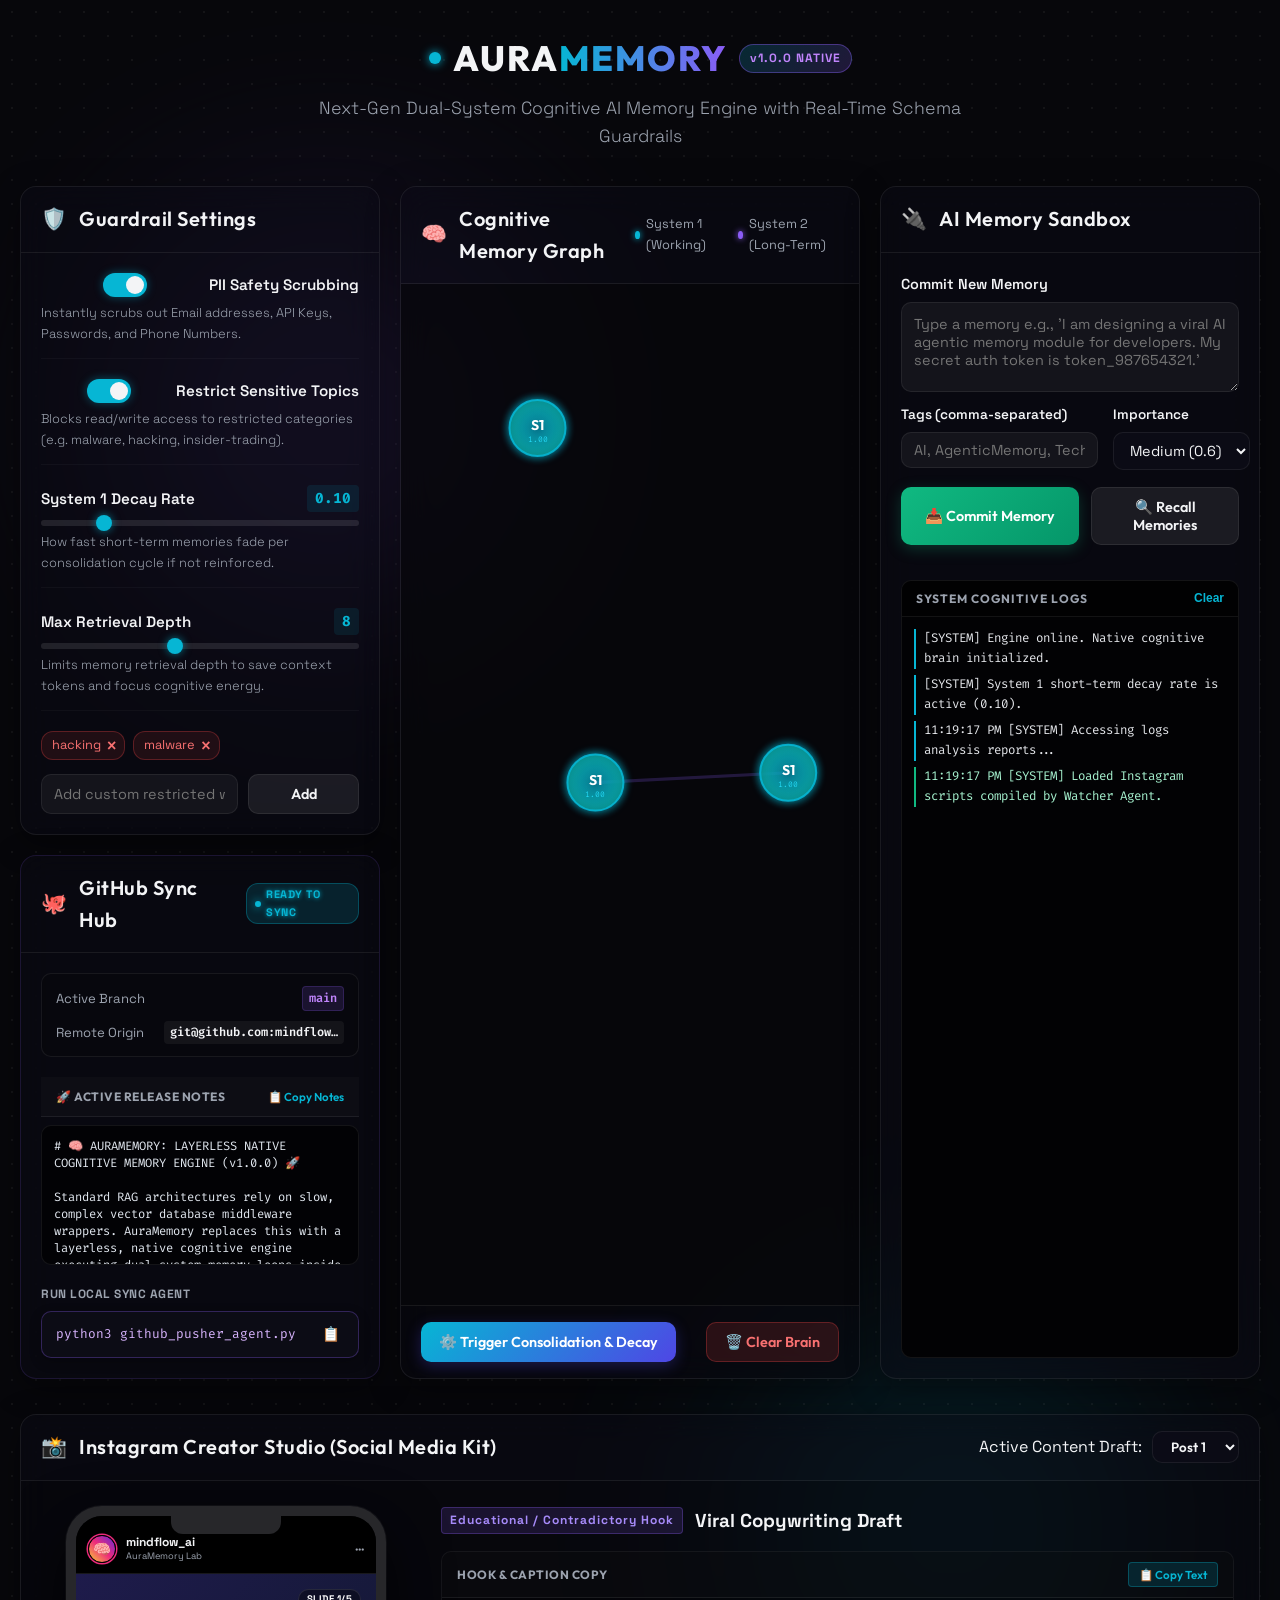
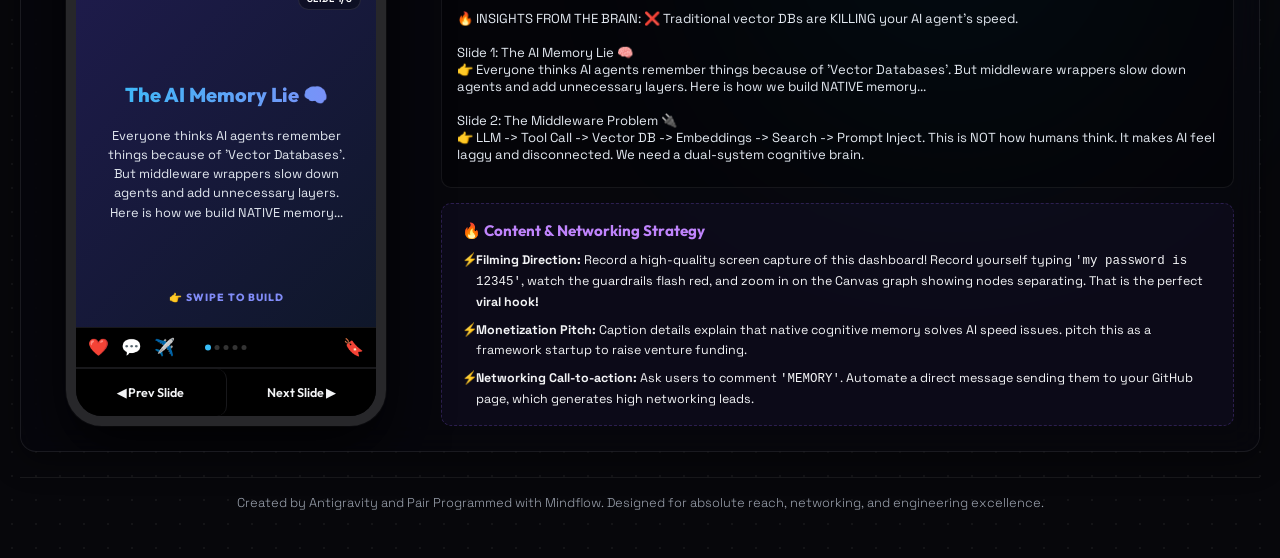
==== visuals/index.html @ 6d7fbffb "feat(cortex): implement self-reflective indexing and restructure workspace This commit includes the " ====
<!DOCTYPE html>
<html lang="en">
<head>
    <meta charset="UTF-8">
    <meta name="viewport" content="width=device-width, initial-scale=1.0">
    <title>AuraMemory - Native Agentic AI Memory & Guardrails Visualizer</title>
    
    <!-- Premium Typography -->
    <link rel="preconnect" href="https://fonts.googleapis.com">
    <link rel="preconnect" href="https://fonts.gstatic.com" crossorigin>
    <link href="https://fonts.googleapis.com/css2?family=Outfit:wght@300;400;600;800&family=Space+Grotesk:wght@400;700&family=Fira+Code:wght@400;600&display=swap" rel="stylesheet">
    
    <link rel="stylesheet" href="index.css">
</head>
<body>
    <div class="stars-backdrop"></div>
    <div class="glow-blob glow-1"></div>
    <div class="glow-blob glow-2"></div>

    <div class="app-container">
        <!-- Header -->
        <header class="app-header">
            <div class="logo-area">
                <span class="pulse-dot"></span>
                <h1>AURA<span>MEMORY</span></h1>
                <span class="badge">v1.0.0 NATIVE</span>
            </div>
            <p class="subtitle">Next-Gen Dual-System Cognitive AI Memory Engine with Real-Time Schema Guardrails</p>
        </header>

        <!-- Main Dashboard Layout -->
        <main class="dashboard-grid">
            
            <!-- Left Column: Settings and GitHub Sync -->
            <div class="dashboard-column">
                
                <!-- Left Panel: Guardrail Schema & Control -->
                <section class="panel glass-panel guardrail-panel" id="panel-guardrail">
                    <div class="panel-header">
                        <span class="icon">🛡️</span>
                        <h2>Guardrail Settings</h2>
                    </div>
                    
                    <div class="panel-content">
                        <div class="setting-group">
                            <label class="toggle-switch">
                                <input type="checkbox" id="guardrail-scrub-pii" checked>
                                <span class="slider-toggle"></span>
                                <span class="label-text">PII Safety Scrubbing</span>
                            </label>
                            <p class="setting-desc">Instantly scrubs out Email addresses, API Keys, Passwords, and Phone Numbers.</p>
                        </div>

                        <div class="setting-group">
                            <label class="toggle-switch">
                                <input type="checkbox" id="guardrail-blocked-topics" checked>
                                <span class="slider-toggle"></span>
                                <span class="label-text">Restrict Sensitive Topics</span>
                            </label>
                            <p class="setting-desc">Blocks read/write access to restricted categories (e.g. malware, hacking, insider-trading).</p>
                        </div>

                        <div class="setting-group">
                            <label class="range-slider">
                                <span class="slider-header">
                                    <span class="slider-label">System 1 Decay Rate</span>
                                    <span class="slider-val" id="decay-val">0.10</span>
                                </span>
                                <input type="range" id="param-decay" min="0.01" max="0.5" step="0.01" value="0.10">
                            </label>
                            <p class="setting-desc">How fast short-term memories fade per consolidation cycle if not reinforced.</p>
                        </div>

                        <div class="setting-group">
                            <label class="range-slider">
                                <span class="slider-header">
                                    <span class="slider-label">Max Retrieval Depth</span>
                                    <span class="slider-val" id="depth-val">8</span>
                                </span>
                                <input type="range" id="param-depth" min="3" max="15" step="1" value="8">
                            </label>
                            <p class="setting-desc">Limits memory retrieval depth to save context tokens and focus cognitive energy.</p>
                        </div>

                        <div class="setting-group inline-group">
                            <div class="input-badge-list" id="blocked-keywords">
                                <span class="keyword-tag">hacking <button class="close-tag-btn" onclick="removeKeyword('hacking')">×</button></span>
                                <span class="keyword-tag">malware <button class="close-tag-btn" onclick="removeKeyword('malware')">×</button></span>
                            </div>
                            <div class="input-btn-row">
                                <input type="text" id="new-keyword" placeholder="Add custom restricted word...">
                                <button class="btn btn-secondary" onclick="addKeyword()">Add</button>
                            </div>
                        </div>
                    </div>
                </section>

                <!-- Left Panel 2: GitHub Integration Hub -->
                <section class="panel glass-panel github-panel" id="panel-github">
                    <div class="panel-header">
                        <span class="icon">🐙</span>
                        <h2>GitHub Sync Hub</h2>
                        <span class="git-status-badge status-pending" id="git-status-badge">READY TO SYNC</span>
                    </div>
                    
                    <div class="panel-content">
                        <div class="github-sync-stats">
                            <div class="stat-row">
                                <span class="stat-label">Active Branch</span>
                                <span class="stat-val branch-val" id="git-branch-val">main</span>
                            </div>
                            <div class="stat-row">
                                <span class="stat-label">Remote Origin</span>
                                <span class="stat-val remote-val" id="git-remote-val">git@github.com:mindflow/AuraMemory.git</span>
                            </div>
                        </div>

                        <div class="release-payload-area">
                            <div class="field-header">
                                <span>🚀 ACTIVE RELEASE NOTES</span>
                                <button class="btn-text-copy" onclick="copyGitHubReleaseNotes()">📋 Copy Notes</button>
                            </div>
                            <textarea id="github-release-textarea" readonly placeholder="Compiling release details..."></textarea>
                        </div>

                        <div class="github-cli-helper">
                            <div class="cli-header">
                                <span>RUN LOCAL SYNC AGENT</span>
                            </div>
                            <div class="cli-body">
                                <code id="cli-command-code">python3 github_pusher_agent.py</code>
                                <button class="btn-cli-copy" onclick="copyCLICommand()">📋</button>
                            </div>
                        </div>
                    </div>
                </section>
            </div>


            <!-- Center Panel: Cognitive 2D Graph Visualizer -->
            <section class="panel glass-panel visualizer-panel" id="panel-canvas">
                <div class="panel-header">
                    <span class="icon">🧠</span>
                    <h2>Cognitive Memory Graph</h2>
                    <div class="legend">
                        <span class="legend-item"><span class="legend-dot s1-dot"></span> System 1 (Working)</span>
                        <span class="legend-item"><span class="legend-dot s2-dot"></span> System 2 (Long-Term)</span>
                    </div>
                </div>
                
                <div class="canvas-container">
                    <canvas id="memory-canvas"></canvas>
                    <div class="canvas-overlay" id="canvas-alert">
                        <div class="alert-box">
                            <span class="alert-icon">⚠️</span>
                            <span class="alert-text">GUARDRAIL TRIGGERED: Restricted content blocked!</span>
                        </div>
                    </div>
                </div>

                <div class="canvas-actions">
                    <button class="btn btn-primary btn-pulse" onclick="runConsolidationCycle()">⚙️ Trigger Consolidation & Decay</button>
                    <button class="btn btn-danger" onclick="clearAllMemory()">🗑️ Clear Brain</button>
                </div>
            </section>

            <!-- Right Panel: AI Interactive Simulator Terminal -->
            <section class="panel glass-panel simulator-panel" id="panel-simulator">
                <div class="panel-header">
                    <span class="icon">🔌</span>
                    <h2>AI Memory Sandbox</h2>
                </div>

                <div class="panel-content flex-column">
                    <div class="sandbox-input-area">
                        <div class="form-group">
                            <label for="memory-input">Commit New Memory</label>
                            <textarea id="memory-input" placeholder="Type a memory e.g., 'I am designing a viral AI agentic memory module for developers. My secret auth token is token_987654321.'"></textarea>
                        </div>
                        <div class="form-group-row">
                            <div class="tags-input-wrapper">
                                <label for="memory-tags">Tags (comma-separated)</label>
                                <input type="text" id="memory-tags" placeholder="AI, AgenticMemory, Technical">
                            </div>
                            <div class="importance-input-wrapper">
                                <label for="memory-importance">Importance</label>
                                <select id="memory-importance">
                                    <option value="0.3">Low (0.3)</option>
                                    <option value="0.6" selected>Medium (0.6)</option>
                                    <option value="0.9">High (0.9)</option>
                                </select>
                            </div>
                        </div>
                        <div class="btn-group-row">
                            <button class="btn btn-success" onclick="commitNewMemory()">📥 Commit Memory</button>
                            <button class="btn btn-secondary" onclick="recallMemoryQuery()">🔍 Recall Memories</button>
                        </div>
                    </div>

                    <div class="terminal-log-area">
                        <div class="terminal-header">
                            <span>SYSTEM COGNITIVE LOGS</span>
                            <button class="terminal-clear" onclick="clearLogs()">Clear</button>
                        </div>
                        <div class="terminal-body" id="terminal-output">
                            <div class="log-line log-info">[SYSTEM] Engine online. Native cognitive brain initialized.</div>
                            <div class="log-line log-info">[SYSTEM] System 1 short-term decay rate is active (0.10).</div>
                        </div>
                    </div>
                </div>
            </section>
        </main>

        <!-- Instagram Content Mockup Creator -->
        <section class="instagram-creator-section panel glass-panel">
            <div class="panel-header">
                <span class="icon">📸</span>
                <h2>Instagram Creator Studio (Social Media Kit)</h2>
                <div class="post-selector-wrapper">
                    <label for="post-select">Active Content Draft:</label>
                    <select id="post-select" onchange="loadInstagramPost()">
                        <!-- Loaded dynamically -->
                    </select>
                </div>
            </div>

            <div class="instagram-split-layout">
                <!-- Phone Mockup -->
                <div class="instagram-phone-wrapper">
                    <div class="phone-frame">
                        <div class="phone-notch"></div>
                        <div class="phone-screen">
                            <div class="ig-mock-header">
                                <div class="ig-user-avatar">🧠</div>
                                <div class="ig-user-info">
                                    <span class="ig-username">mindflow_ai</span>
                                    <span class="ig-location">AuraMemory Lab</span>
                                </div>
                                <span class="ig-options">•••</span>
                            </div>
                            
                            <!-- Phone Carousel Slide Content -->
                            <div class="ig-mock-media-area" id="ig-media-card">
                                <div class="ig-carousel-slide">
                                    <div class="ig-slide-badge" id="ig-slide-count">SLIDE 1/5</div>
                                    <h3 id="ig-slide-headline">The AI Memory Lie 🧠</h3>
                                    <p id="ig-slide-body">Everyone thinks AI agents remember things because of 'Vector Databases'. But middleware wrappers slow down agents and add unnecessary layers. Here is how we build NATIVE memory...</p>
                                    <div class="ig-slide-footer">
                                        <span>👉 SWIPE TO BUILD</span>
                                    </div>
                                </div>
                            </div>

                            <div class="ig-mock-controls">
                                <div class="ig-left-controls">
                                    <span class="ig-icon">❤️</span>
                                    <span class="ig-icon">💬</span>
                                    <span class="ig-icon">✈️</span>
                                </div>
                                <div class="ig-carousel-indicators" id="ig-indicators">
                                    <span class="indicator active"></span>
                                    <span class="indicator"></span>
                                    <span class="indicator"></span>
                                </div>
                                <span class="ig-icon ig-bookmark">🔖</span>
                            </div>

                            <div class="ig-mock-carousel-nav">
                                <button class="btn btn-phone-nav" onclick="prevSlide()">◀ Prev Slide</button>
                                <button class="btn btn-phone-nav" onclick="nextSlide()">Next Slide ▶</button>
                            </div>
                        </div>
                    </div>
                </div>

                <!-- Post Text Copier & Info -->
                <div class="instagram-details-wrapper">
                    <div class="details-card">
                        <div class="detail-header">
                            <span class="badge badge-purple" id="post-theme-badge">Educational Hook</span>
                            <h3>Viral Copywriting Draft</h3>
                        </div>
                        
                        <div class="copy-field">
                            <div class="field-header">
                                <span>HOOK & CAPTION COPY</span>
                                <button class="btn btn-copy" onclick="copyCaptionText()">📋 Copy Text</button>
                            </div>
                            <textarea id="ig-caption-textarea" readonly></textarea>
                        </div>

                        <div class="tips-box">
                            <h4>🔥 Content & Networking Strategy</h4>
                            <ul>
                                <li><strong>Filming Direction:</strong> Record a high-quality screen capture of this dashboard! Record yourself typing <code>'my password is 12345'</code>, watch the guardrails flash red, and zoom in on the Canvas graph showing nodes separating. That is the perfect <strong>viral hook!</strong></li>
                                <li><strong>Monetization Pitch:</strong> Caption details explain that native cognitive memory solves AI speed issues. pitch this as a framework startup to raise venture funding.</li>
                                <li><strong>Networking Call-to-action:</strong> Ask users to comment <code>'MEMORY'</code>. Automate a direct message sending them to your GitHub page, which generates high networking leads.</li>
                            </ul>
                        </div>
                    </div>
                </div>
            </div>
        </section>
        
        <footer class="app-footer">
            <p>Created by Antigravity and Pair Programmed with Mindflow. Designed for absolute reach, networking, and engineering excellence.</p>
        </footer>
    </div>

    <!-- Loaded JS -->
    <script src="app.js"></script>
</body>
</html>
---- visuals/index.css ----
/* AuraMemory Premium Stylesheet: index.css */

/* Core Design Tokens */
:root {
    --bg-dark: #07070B;
    --panel-bg: rgba(13, 13, 23, 0.45);
    --panel-border: rgba(255, 255, 255, 0.07);
    --text-primary: #F3F4F6;
    --text-secondary: #9CA3AF;
    --accent-violet: #8B5CF6;
    --accent-cyan: #06B6D4;
    --accent-indigo: #4F46E5;
    --color-green: #10B981;
    --color-red: #EF4444;
    --color-gold: #F59E0B;
    --font-heading: 'Outfit', sans-serif;
    --font-body: 'Space Grotesk', sans-serif;
    --font-mono: 'Fira Code', monospace;
    --shadow-neon: 0 0 20px rgba(139, 92, 246, 0.25);
    --radius-lg: 16px;
    --radius-md: 10px;
    --transition: all 0.3s cubic-bezier(0.4, 0, 0.2, 1);
}

/* Base resets & layout */
* {
    margin: 0;
    padding: 0;
    box-sizing: border-box;
}

body {
    background-color: var(--bg-dark);
    color: var(--text-primary);
    font-family: var(--font-body);
    font-weight: 400;
    line-height: 1.6;
    min-height: 100vh;
    overflow-x: hidden;
    position: relative;
}

/* Ambient Backdrop */
.stars-backdrop {
    position: absolute;
    top: 0;
    left: 0;
    right: 0;
    bottom: 0;
    background-image: radial-gradient(circle at 50% 50%, rgba(255, 255, 255, 0.05) 1px, transparent 1px);
    background-size: 24px 24px;
    z-index: -3;
    pointer-events: none;
}

.glow-blob {
    position: absolute;
    width: 400px;
    height: 400px;
    border-radius: 50%;
    filter: blur(120px);
    opacity: 0.15;
    pointer-events: none;
    z-index: -2;
    animation: pulseGlow 10s infinite alternate;
}

.glow-1 {
    background: var(--accent-violet);
    top: 10%;
    left: 10%;
}

.glow-2 {
    background: var(--accent-cyan);
    bottom: 20%;
    right: 10%;
    animation-delay: 5s;
}

@keyframes pulseGlow {
    0% { transform: scale(1) translate(0, 0); opacity: 0.12; }
    100% { transform: scale(1.3) translate(20px, 30px); opacity: 0.22; }
}

/* Layout Wrapper */
.app-container {
    max-width: 1560px;
    margin: 0 auto;
    padding: 30px 20px;
    display: flex;
    flex-direction: column;
    gap: 25px;
}

/* Header styling */
.app-header {
    text-align: center;
    margin-bottom: 10px;
    position: relative;
}

.logo-area {
    display: inline-flex;
    align-items: center;
    gap: 12px;
    margin-bottom: 8px;
}

.pulse-dot {
    width: 12px;
    height: 12px;
    background-color: var(--accent-cyan);
    border-radius: 50%;
    box-shadow: 0 0 10px var(--accent-cyan);
    animation: flash 1.5s infinite;
}

@keyframes flash {
    0%, 100% { opacity: 0.3; }
    50% { opacity: 1; }
}

.logo-area h1 {
    font-family: var(--font-heading);
    font-size: 2.2rem;
    font-weight: 800;
    letter-spacing: 2px;
}

.logo-area h1 span {
    background: linear-gradient(90deg, var(--accent-cyan), var(--accent-violet));
    -webkit-background-clip: text;
    -webkit-text-fill-color: transparent;
}

.badge {
    background: linear-gradient(135deg, rgba(6, 182, 212, 0.2), rgba(139, 92, 246, 0.2));
    border: 1px solid rgba(139, 92, 246, 0.4);
    color: #C084FC;
    font-size: 0.75rem;
    font-weight: 700;
    padding: 4px 10px;
    border-radius: 20px;
    letter-spacing: 1px;
}

.subtitle {
    color: var(--text-secondary);
    font-size: 1.1rem;
    max-width: 700px;
    margin: 0 auto;
    font-weight: 300;
}

/* Main Dashboard Grid */
.dashboard-grid {
    display: grid;
    grid-template-columns: 360px 1fr 380px;
    gap: 20px;
}

@media (max-width: 1200px) {
    .dashboard-grid {
        grid-template-columns: 1fr;
    }
}

/* Premium Panel Styling (Glassmorphism) */
.panel {
    border-radius: var(--radius-lg);
    border: 1px solid var(--panel-border);
    background: var(--panel-bg);
    backdrop-filter: blur(16px);
    -webkit-backdrop-filter: blur(16px);
    box-shadow: 0 8px 32px rgba(0, 0, 0, 0.4);
    display: flex;
    flex-direction: column;
    overflow: hidden;
    transition: var(--transition);
}

.panel:hover {
    border-color: rgba(255, 255, 255, 0.12);
    box-shadow: 0 12px 40px rgba(0, 0, 0, 0.6);
}

.panel-header {
    padding: 16px 20px;
    border-bottom: 1px solid var(--panel-border);
    display: flex;
    align-items: center;
    gap: 12px;
}

.panel-header h2 {
    font-family: var(--font-heading);
    font-size: 1.25rem;
    font-weight: 600;
    letter-spacing: 0.5px;
}

.panel-header .icon {
    font-size: 1.3rem;
}

.panel-content {
    padding: 20px;
    display: flex;
    flex-direction: column;
    gap: 20px;
}

.panel-content.flex-column {
    flex: 1;
    display: flex;
    flex-direction: column;
}

/* Guardrail Settings Panel Specifics */
.setting-group {
    display: flex;
    flex-direction: column;
    gap: 6px;
    border-bottom: 1px solid rgba(255, 255, 255, 0.03);
    padding-bottom: 14px;
}

.setting-group:last-child {
    border-bottom: none;
    padding-bottom: 0;
}

.setting-desc {
    font-size: 0.8rem;
    color: var(--text-secondary);
    font-weight: 300;
}

/* Premium Toggle Switch */
.toggle-switch {
    display: flex;
    align-items: center;
    justify-content: space-between;
    cursor: pointer;
    position: relative;
    user-select: none;
}

.toggle-switch input {
    opacity: 0;
    width: 0;
    height: 0;
}

.slider-toggle {
    position: relative;
    display: inline-block;
    width: 44px;
    height: 24px;
    background-color: rgba(255, 255, 255, 0.1);
    border-radius: 34px;
    transition: var(--transition);
}

.slider-toggle:before {
    position: absolute;
    content: "";
    height: 18px;
    width: 18px;
    left: 3px;
    bottom: 3px;
    background-color: var(--text-primary);
    border-radius: 50%;
    transition: var(--transition);
}

.toggle-switch input:checked + .slider-toggle {
    background-color: var(--accent-cyan);
    box-shadow: 0 0 10px rgba(6, 182, 212, 0.4);
}

.toggle-switch input:checked + .slider-toggle:before {
    transform: translateX(20px);
}

.label-text {
    font-size: 0.95rem;
    font-weight: 600;
}

/* Range Slider Styling */
.range-slider {
    display: flex;
    flex-direction: column;
    gap: 8px;
    cursor: pointer;
}

.slider-header {
    display: flex;
    justify-content: space-between;
    align-items: center;
}

.slider-label {
    font-size: 0.95rem;
    font-weight: 600;
}

.slider-val {
    color: var(--accent-cyan);
    font-family: var(--font-mono);
    font-weight: 700;
    font-size: 0.9rem;
    background: rgba(6, 182, 212, 0.1);
    padding: 2px 8px;
    border-radius: 4px;
}

input[type=range] {
    -webkit-appearance: none;
    width: 100%;
    background: transparent;
}

input[type=range]:focus {
    outline: none;
}

input[type=range]::-webkit-slider-runnable-track {
    width: 100%;
    height: 6px;
    cursor: pointer;
    background: rgba(255, 255, 255, 0.1);
    border-radius: 3px;
}

input[type=range]::-webkit-slider-thumb {
    height: 16px;
    width: 16px;
    border-radius: 50%;
    background: var(--accent-cyan);
    cursor: pointer;
    -webkit-appearance: none;
    margin-top: -5px;
    box-shadow: 0 0 8px rgba(6, 182, 212, 0.6);
    transition: var(--transition);
}

input[type=range]::-webkit-slider-thumb:hover {
    transform: scale(1.2);
}

/* Keyword Badge Tags */
.input-badge-list {
    display: flex;
    flex-wrap: wrap;
    gap: 8px;
    margin-bottom: 8px;
}

.keyword-tag {
    background: rgba(239, 68, 68, 0.1);
    border: 1px solid rgba(239, 68, 68, 0.3);
    color: #F87171;
    font-size: 0.8rem;
    padding: 3px 8px 3px 10px;
    border-radius: 12px;
    display: inline-flex;
    align-items: center;
    gap: 6px;
}

.close-tag-btn {
    background: none;
    border: none;
    color: #F87171;
    cursor: pointer;
    font-size: 1rem;
    line-height: 1;
    font-weight: 800;
}

.input-btn-row {
    display: flex;
    gap: 10px;
}

.input-btn-row input {
    flex: 1;
    background: rgba(255, 255, 255, 0.05);
    border: 1px solid var(--panel-border);
    border-radius: var(--radius-md);
    padding: 8px 12px;
    color: var(--text-primary);
    font-family: var(--font-body);
    font-size: 0.9rem;
    transition: var(--transition);
}

.input-btn-row input:focus {
    outline: none;
    border-color: var(--accent-cyan);
    box-shadow: 0 0 8px rgba(6, 182, 212, 0.25);
}

/* Center Panel: Graph Visualizer specific styles */
.visualizer-panel {
    flex: 1;
}

.legend {
    margin-left: auto;
    display: flex;
    gap: 15px;
}

.legend-item {
    font-size: 0.8rem;
    color: var(--text-secondary);
    display: flex;
    align-items: center;
    gap: 6px;
}

.legend-dot {
    width: 8px;
    height: 8px;
    border-radius: 50%;
    display: inline-block;
}

.s1-dot {
    background-color: var(--accent-cyan);
    box-shadow: 0 0 6px var(--accent-cyan);
}

.s2-dot {
    background-color: var(--accent-violet);
    box-shadow: 0 0 6px var(--accent-violet);
}

.canvas-container {
    flex: 1;
    position: relative;
    background: rgba(5, 5, 8, 0.6);
    border-bottom: 1px solid var(--panel-border);
    min-height: 380px;
    overflow: hidden;
}

#memory-canvas {
    width: 100%;
    height: 100%;
    display: block;
    cursor: grab;
}

#memory-canvas:active {
    cursor: grabbing;
}

.canvas-overlay {
    position: absolute;
    top: 20px;
    left: 50%;
    transform: translateX(-50%) translateY(-20px);
    z-index: 10;
    opacity: 0;
    pointer-events: none;
    transition: all 0.4s cubic-bezier(0.175, 0.885, 0.32, 1.275);
}

.canvas-overlay.show {
    opacity: 1;
    transform: translateX(-50%) translateY(0);
}

.alert-box {
    background: rgba(239, 68, 68, 0.9);
    border: 1.5px solid #EF4444;
    box-shadow: 0 0 20px rgba(239, 68, 68, 0.5);
    padding: 10px 20px;
    border-radius: 30px;
    display: flex;
    align-items: center;
    gap: 10px;
    font-weight: 700;
    font-size: 0.9rem;
    color: #FFF;
    backdrop-filter: blur(10px);
    animation: shake 0.5s ease;
}

@keyframes shake {
    0%, 100% { transform: translateX(0); }
    20%, 60% { transform: translateX(-6px); }
    40%, 80% { transform: translateX(6px); }
}

.canvas-actions {
    padding: 16px 20px;
    display: flex;
    justify-content: space-between;
    gap: 12px;
    background: rgba(0,0,0,0.2);
}

/* Right Panel: AI Sandbox */
.simulator-panel {
    flex: 1;
}

.sandbox-input-area {
    display: flex;
    flex-direction: column;
    gap: 12px;
}

.form-group {
    display: flex;
    flex-direction: column;
    gap: 6px;
}

.form-group label {
    font-size: 0.9rem;
    font-weight: 600;
}

.form-group textarea {
    background: rgba(255, 255, 255, 0.05);
    border: 1px solid var(--panel-border);
    border-radius: var(--radius-md);
    padding: 12px;
    color: var(--text-primary);
    font-family: var(--font-body);
    font-size: 0.9rem;
    min-height: 90px;
    resize: vertical;
    transition: var(--transition);
}

.form-group textarea:focus {
    outline: none;
    border-color: var(--accent-cyan);
    box-shadow: 0 0 8px rgba(6, 182, 212, 0.25);
}

.form-group-row {
    display: flex;
    gap: 15px;
}

.tags-input-wrapper {
    flex: 1.5;
    display: flex;
    flex-direction: column;
    gap: 6px;
}

.tags-input-wrapper label, .importance-input-wrapper label {
    font-size: 0.85rem;
    font-weight: 600;
}

.tags-input-wrapper input {
    background: rgba(255, 255, 255, 0.05);
    border: 1px solid var(--panel-border);
    border-radius: var(--radius-md);
    padding: 8px 12px;
    color: var(--text-primary);
    font-family: var(--font-body);
    font-size: 0.9rem;
    transition: var(--transition);
}

.tags-input-wrapper input:focus {
    outline: none;
    border-color: var(--accent-cyan);
}

.importance-input-wrapper {
    flex: 1;
    display: flex;
    flex-direction: column;
    gap: 6px;
}

.importance-input-wrapper select {
    background: rgba(13, 13, 23, 0.9);
    border: 1px solid var(--panel-border);
    border-radius: var(--radius-md);
    padding: 8px 12px;
    color: var(--text-primary);
    font-family: var(--font-body);
    font-size: 0.9rem;
    cursor: pointer;
    transition: var(--transition);
}

.btn-group-row {
    display: flex;
    gap: 12px;
    margin-top: 5px;
}

/* Glowing buttons */
.btn {
    font-family: var(--font-heading);
    font-weight: 600;
    font-size: 0.9rem;
    padding: 10px 18px;
    border-radius: var(--radius-md);
    border: none;
    cursor: pointer;
    display: inline-flex;
    align-items: center;
    justify-content: center;
    gap: 8px;
    transition: var(--transition);
}

.btn:active {
    transform: scale(0.97);
}

.btn-primary {
    background: linear-gradient(135deg, var(--accent-cyan), var(--accent-indigo));
    color: #FFF;
    box-shadow: 0 4px 15px rgba(79, 70, 229, 0.3);
}

.btn-primary:hover {
    transform: translateY(-2px);
    box-shadow: 0 6px 20px rgba(79, 70, 229, 0.5);
}

.btn-success {
    background: linear-gradient(135deg, var(--color-green), #059669);
    color: #FFF;
    box-shadow: 0 4px 15px rgba(16, 185, 129, 0.25);
    flex: 1.3;
}

.btn-success:hover {
    transform: translateY(-2px);
    box-shadow: 0 6px 20px rgba(16, 185, 129, 0.45);
}

.btn-secondary {
    background: rgba(255, 255, 255, 0.08);
    border: 1px solid rgba(255, 255, 255, 0.08);
    color: var(--text-primary);
    flex: 1;
}

.btn-secondary:hover {
    background: rgba(255, 255, 255, 0.15);
    border-color: rgba(255, 255, 255, 0.2);
}

.btn-danger {
    background: rgba(239, 68, 68, 0.15);
    border: 1px solid rgba(239, 68, 68, 0.3);
    color: #F87171;
}

.btn-danger:hover {
    background: rgba(239, 68, 68, 0.3);
}

.btn-pulse {
    animation: subtlePulse 3s infinite alternate;
}

@keyframes subtlePulse {
    0% { box-shadow: 0 4px 15px rgba(79, 70, 229, 0.3); }
    100% { box-shadow: 0 4px 22px rgba(6, 182, 212, 0.55); }
}

/* Terminal logs console styling */
.terminal-log-area {
    margin-top: 15px;
    border: 1px solid var(--panel-border);
    background: rgba(3, 3, 5, 0.95);
    border-radius: var(--radius-md);
    flex: 1;
    display: flex;
    flex-direction: column;
    overflow: hidden;
    min-height: 180px;
}

.terminal-header {
    background: rgba(0, 0, 0, 0.4);
    padding: 8px 14px;
    border-bottom: 1px solid var(--panel-border);
    display: flex;
    justify-content: space-between;
    align-items: center;
    font-family: var(--font-heading);
    font-size: 0.75rem;
    font-weight: 700;
    letter-spacing: 1px;
    color: var(--text-secondary);
}

.terminal-clear {
    background: none;
    border: none;
    color: var(--accent-cyan);
    cursor: pointer;
    font-size: 0.75rem;
    font-weight: 600;
}

.terminal-body {
    padding: 12px;
    overflow-y: auto;
    font-family: var(--font-mono);
    font-size: 0.78rem;
    display: flex;
    flex-direction: column;
    gap: 6px;
    flex: 1;
    max-height: 250px;
}

.log-line {
    border-left: 2px solid transparent;
    padding-left: 8px;
}

.log-info {
    border-left-color: var(--accent-cyan);
    color: #E5E7EB;
}

.log-success {
    border-left-color: var(--color-green);
    color: #A7F3D0;
}

.log-warning {
    border-left-color: var(--color-gold);
    color: #FDE68A;
}

.log-error {
    border-left-color: var(--color-red);
    color: #FCA5A5;
    animation: flashRedBorder 1s alternate;
}

@keyframes flashRedBorder {
    0% { background: rgba(239, 68, 68, 0); }
    100% { background: rgba(239, 68, 68, 0.15); }
}

/* Instagram Creative Studio Layout */
.instagram-creator-section {
    margin-top: 10px;
}

.post-selector-wrapper {
    margin-left: auto;
    display: flex;
    align-items: center;
    gap: 10px;
}

.post-selector-wrapper select {
    background: rgba(13, 13, 23, 0.9);
    border: 1px solid var(--panel-border);
    border-radius: var(--radius-md);
    padding: 6px 14px;
    color: var(--text-primary);
    font-family: var(--font-heading);
    font-weight: 600;
    cursor: pointer;
}

.instagram-split-layout {
    display: grid;
    grid-template-columns: 360px 1fr;
    gap: 35px;
    padding: 25px;
    background: rgba(0, 0, 0, 0.2);
}

@media (max-width: 900px) {
    .instagram-split-layout {
        grid-template-columns: 1fr;
    }
}

/* Custom Smartphone Mockup Frame */
.instagram-phone-wrapper {
    display: flex;
    justify-content: center;
    align-items: center;
}

.phone-frame {
    width: 320px;
    height: 520px;
    background: #09090C;
    border: 10px solid #27272A;
    border-radius: 36px;
    box-shadow: 0 25px 60px rgba(0,0,0,0.8), 0 0 0 1px rgba(255,255,255,0.05);
    overflow: hidden;
    position: relative;
}

.phone-notch {
    width: 110px;
    height: 18px;
    background: #27272A;
    border-bottom-left-radius: 12px;
    border-bottom-right-radius: 12px;
    position: absolute;
    top: 0;
    left: 50%;
    transform: translateX(-50%);
    z-index: 100;
}

.phone-screen {
    width: 100%;
    height: 100%;
    display: flex;
    flex-direction: column;
    background: #000;
    position: relative;
    padding-top: 10px;
}

.ig-mock-header {
    height: 48px;
    padding: 0 12px;
    display: flex;
    align-items: center;
    border-bottom: 1px solid #18181B;
    background: #000;
}

.ig-user-avatar {
    width: 28px;
    height: 28px;
    background: linear-gradient(45deg, #F9CE34, #EE2A7B, #6228D7);
    border-radius: 50%;
    display: flex;
    align-items: center;
    justify-content: center;
    font-size: 0.9rem;
    border: 1.5px solid #000;
    box-shadow: 0 0 0 1.5px #EE2A7B;
}

.ig-user-info {
    margin-left: 10px;
    display: flex;
    flex-direction: column;
}

.ig-username {
    font-size: 0.75rem;
    font-weight: 700;
    line-height: 1.2;
}

.ig-location {
    font-size: 0.58rem;
    color: var(--text-secondary);
}

.ig-options {
    margin-left: auto;
    font-size: 0.6rem;
    cursor: pointer;
    color: var(--text-secondary);
}

/* Carousel media card frame inside Phone Mockup */
.ig-mock-media-area {
    flex: 1;
    background: linear-gradient(135deg, #1E1B4B, #0F172A);
    border-bottom: 1px solid #18181B;
    position: relative;
    display: flex;
    justify-content: center;
    align-items: center;
    overflow: hidden;
}

.ig-carousel-slide {
    width: 100%;
    height: 100%;
    padding: 30px 22px;
    display: flex;
    flex-direction: column;
    justify-content: center;
    text-align: center;
    color: #FFF;
    position: relative;
}

.ig-slide-badge {
    position: absolute;
    top: 15px;
    right: 15px;
    background: rgba(0, 0, 0, 0.4);
    border: 1px solid rgba(255, 255, 255, 0.1);
    border-radius: 12px;
    font-size: 0.6rem;
    font-weight: 700;
    padding: 2px 8px;
    letter-spacing: 0.5px;
}

.ig-carousel-slide h3 {
    font-family: var(--font-heading);
    font-size: 1.25rem;
    font-weight: 800;
    margin-bottom: 15px;
    background: linear-gradient(90deg, #38BDF8, #818CF8);
    -webkit-background-clip: text;
    -webkit-text-fill-color: transparent;
}

.ig-carousel-slide p {
    font-size: 0.8rem;
    line-height: 1.5;
    font-weight: 400;
    color: #E2E8F0;
    max-height: 140px;
    overflow-y: auto;
}

.ig-slide-footer {
    position: absolute;
    bottom: 20px;
    left: 0;
    right: 0;
    font-family: var(--font-heading);
    font-size: 0.65rem;
    font-weight: 800;
    color: #818CF8;
    letter-spacing: 1px;
    animation: flashText 1.5s infinite alternate;
}

@keyframes flashText {
    0% { opacity: 0.5; }
    100% { opacity: 1; }
}

.ig-mock-controls {
    height: 40px;
    padding: 0 12px;
    display: flex;
    align-items: center;
    background: #000;
    border-bottom: 1px solid #18181B;
}

.ig-left-controls {
    display: flex;
    gap: 12px;
}

.ig-icon {
    font-size: 1.05rem;
    cursor: pointer;
}

.ig-bookmark {
    margin-left: auto;
}

.ig-carousel-indicators {
    margin-left: auto;
    transform: translateX(-50%);
    position: absolute;
    left: 50%;
    display: flex;
    gap: 4px;
}

.ig-carousel-indicators .indicator {
    width: 5px;
    height: 5px;
    border-radius: 50%;
    background: rgba(255, 255, 255, 0.2);
}

.ig-carousel-indicators .indicator.active {
    background: #38BDF8;
    transform: scale(1.2);
}

.ig-mock-carousel-nav {
    height: 48px;
    background: #000;
    display: flex;
    border-top: 1px solid #18181B;
}

.btn-phone-nav {
    flex: 1;
    background: none;
    border: none;
    color: var(--text-primary);
    cursor: pointer;
    font-family: var(--font-heading);
    font-weight: 600;
    font-size: 0.78rem;
    transition: var(--transition);
}

.btn-phone-nav:hover {
    background: rgba(255, 255, 255, 0.05);
    color: var(--accent-cyan);
}

.btn-phone-nav:first-child {
    border-right: 1px solid #18181B;
}

/* Post text copier wrapper styling */
.instagram-details-wrapper {
    display: flex;
    flex-direction: column;
}

.details-card {
    display: flex;
    flex-direction: column;
    gap: 15px;
    height: 100%;
}

.detail-header {
    display: flex;
    align-items: center;
    gap: 12px;
}

.badge-purple {
    background: rgba(139, 92, 246, 0.15);
    border: 1px solid rgba(139, 92, 246, 0.3);
    color: #A78BFA;
    font-size: 0.75rem;
    font-weight: 700;
    padding: 3px 8px;
    border-radius: 4px;
}

.copy-field {
    display: flex;
    flex-direction: column;
    border: 1px solid var(--panel-border);
    border-radius: var(--radius-md);
    background: rgba(0,0,0,0.3);
    overflow: hidden;
    flex: 1;
}

.field-header {
    background: rgba(255,255,255,0.02);
    padding: 10px 15px;
    border-bottom: 1px solid var(--panel-border);
    display: flex;
    justify-content: space-between;
    align-items: center;
    font-family: var(--font-heading);
    font-size: 0.75rem;
    font-weight: 700;
    letter-spacing: 0.5px;
    color: var(--text-secondary);
}

.btn-copy {
    font-size: 0.72rem;
    padding: 4px 10px;
    border-radius: 4px;
    background: rgba(6, 182, 212, 0.15);
    border: 1px solid rgba(6, 182, 212, 0.3);
    color: var(--accent-cyan);
}

.btn-copy:hover {
    background: var(--accent-cyan);
    color: #000;
}

#ig-caption-textarea {
    width: 100%;
    padding: 12px 15px;
    background: transparent;
    border: none;
    color: #E2E8F0;
    font-family: var(--font-body);
    font-size: 0.82rem;
    min-height: 180px;
    resize: none;
}

#ig-caption-textarea:focus {
    outline: none;
}

/* Strategic Tips Box */
.tips-box {
    background: rgba(139, 92, 246, 0.05);
    border: 1.5px dashed rgba(139, 92, 246, 0.25);
    border-radius: var(--radius-md);
    padding: 15px 20px;
}

.tips-box h4 {
    color: #C084FC;
    font-family: var(--font-heading);
    font-size: 0.95rem;
    font-weight: 700;
    margin-bottom: 8px;
}

.tips-box ul {
    list-style: none;
    display: flex;
    flex-direction: column;
    gap: 8px;
}

.tips-box li {
    font-size: 0.78rem;
    color: var(--text-primary);
    position: relative;
    padding-left: 14px;
}

.tips-box li:before {
    content: "⚡";
    position: absolute;
    left: 0;
    color: var(--accent-cyan);
}

/* GitHub Sync Hub Styling */
.dashboard-column {
    display: flex;
    flex-direction: column;
    gap: 20px;
}

.github-panel {
    border-color: rgba(139, 92, 246, 0.15) !important;
}

.github-panel:hover {
    border-color: rgba(139, 92, 246, 0.3) !important;
    box-shadow: 0 12px 40px rgba(139, 92, 246, 0.15) !important;
}

.git-status-badge {
    font-size: 0.68rem;
    font-weight: 700;
    padding: 2px 8px;
    border-radius: 12px;
    letter-spacing: 0.5px;
    margin-left: auto;
    display: inline-flex;
    align-items: center;
    gap: 5px;
    text-shadow: 0 0 4px currentColor;
}

.git-status-badge:before {
    content: "";
    width: 6px;
    height: 6px;
    border-radius: 50%;
    background: currentColor;
    display: inline-block;
    box-shadow: 0 0 8px currentColor;
}

.status-pending {
    background: rgba(6, 182, 212, 0.15);
    border: 1px solid rgba(6, 182, 212, 0.3);
    color: var(--accent-cyan);
    animation: badgePulse 2s infinite alternate;
}

.status-synced {
    background: rgba(16, 185, 129, 0.15);
    border: 1px solid rgba(16, 185, 129, 0.3);
    color: var(--color-green);
}

@keyframes badgePulse {
    0% { opacity: 0.7; box-shadow: 0 0 2px rgba(6, 182, 212, 0.2); }
    100% { opacity: 1; box-shadow: 0 0 10px rgba(6, 182, 212, 0.5); }
}

.github-sync-stats {
    display: flex;
    flex-direction: column;
    gap: 10px;
    background: rgba(0, 0, 0, 0.15);
    border: 1px solid var(--panel-border);
    border-radius: var(--radius-md);
    padding: 12px 14px;
}

.stat-row {
    display: flex;
    justify-content: space-between;
    align-items: center;
    font-size: 0.82rem;
}

.stat-label {
    color: var(--text-secondary);
    font-weight: 400;
}

.stat-val {
    font-family: var(--font-mono);
    font-size: 0.75rem;
    font-weight: 600;
    padding: 2px 6px;
    border-radius: 4px;
}

.branch-val {
    background: rgba(139, 92, 246, 0.15);
    color: #C084FC;
    border: 1px solid rgba(139, 92, 246, 0.2);
}

.remote-val {
    background: rgba(255, 255, 255, 0.05);
    color: var(--text-primary);
    max-width: 180px;
    overflow: hidden;
    text-overflow: ellipsis;
    white-space: nowrap;
}

/* Release Payload Textarea */
.release-payload-area {
    display: flex;
    flex-direction: column;
    gap: 8px;
}

.release-payload-area .field-header {
    display: flex;
    justify-content: space-between;
    align-items: center;
    font-size: 0.75rem;
    font-weight: 700;
    letter-spacing: 0.5px;
    color: var(--text-secondary);
}

.btn-text-copy {
    background: none;
    border: none;
    color: var(--accent-cyan);
    font-family: var(--font-heading);
    font-size: 0.72rem;
    font-weight: 600;
    cursor: pointer;
    transition: var(--transition);
}

.btn-text-copy:hover {
    color: #FFF;
    text-shadow: 0 0 8px var(--accent-cyan);
}

#github-release-textarea {
    background: rgba(3, 3, 5, 0.85);
    border: 1px solid var(--panel-border);
    border-radius: var(--radius-md);
    padding: 12px;
    color: #E2E8F0;
    font-family: var(--font-mono);
    font-size: 0.76rem;
    line-height: 1.4;
    min-height: 140px;
    resize: none;
    transition: var(--transition);
}

#github-release-textarea:focus {
    outline: none;
    border-color: var(--accent-violet);
    box-shadow: 0 0 10px rgba(139, 92, 246, 0.2);
}

/* CLI command launcher widget */
.github-cli-helper {
    display: flex;
    flex-direction: column;
    gap: 6px;
}

.cli-header {
    font-size: 0.75rem;
    font-weight: 700;
    letter-spacing: 0.5px;
    color: var(--text-secondary);
}

.cli-body {
    display: flex;
    align-items: center;
    background: rgba(13, 13, 23, 0.95);
    border: 1.5px solid rgba(139, 92, 246, 0.3);
    border-radius: var(--radius-md);
    padding: 10px 14px;
    justify-content: space-between;
    transition: var(--transition);
    box-shadow: 0 4px 12px rgba(0, 0, 0, 0.25);
}

.github-cli-helper:hover .cli-body {
    border-color: var(--accent-violet);
    box-shadow: 0 4px 18px rgba(139, 92, 246, 0.25);
}

.cli-body code {
    font-family: var(--font-mono);
    font-size: 0.8rem;
    color: #D8B4FE;
    user-select: all;
}

.btn-cli-copy {
    background: none;
    border: none;
    color: var(--text-secondary);
    cursor: pointer;
    font-size: 0.9rem;
    transition: var(--transition);
    padding: 4px;
    border-radius: 4px;
}

.btn-cli-copy:hover {
    color: var(--accent-cyan);
    background: rgba(255, 255, 255, 0.05);
}

/* Footer styling */
.app-footer {
    text-align: center;
    padding: 15px 0;
    border-top: 1px solid var(--panel-border);
    color: var(--text-secondary);
    font-size: 0.8rem;
    font-weight: 300;
}
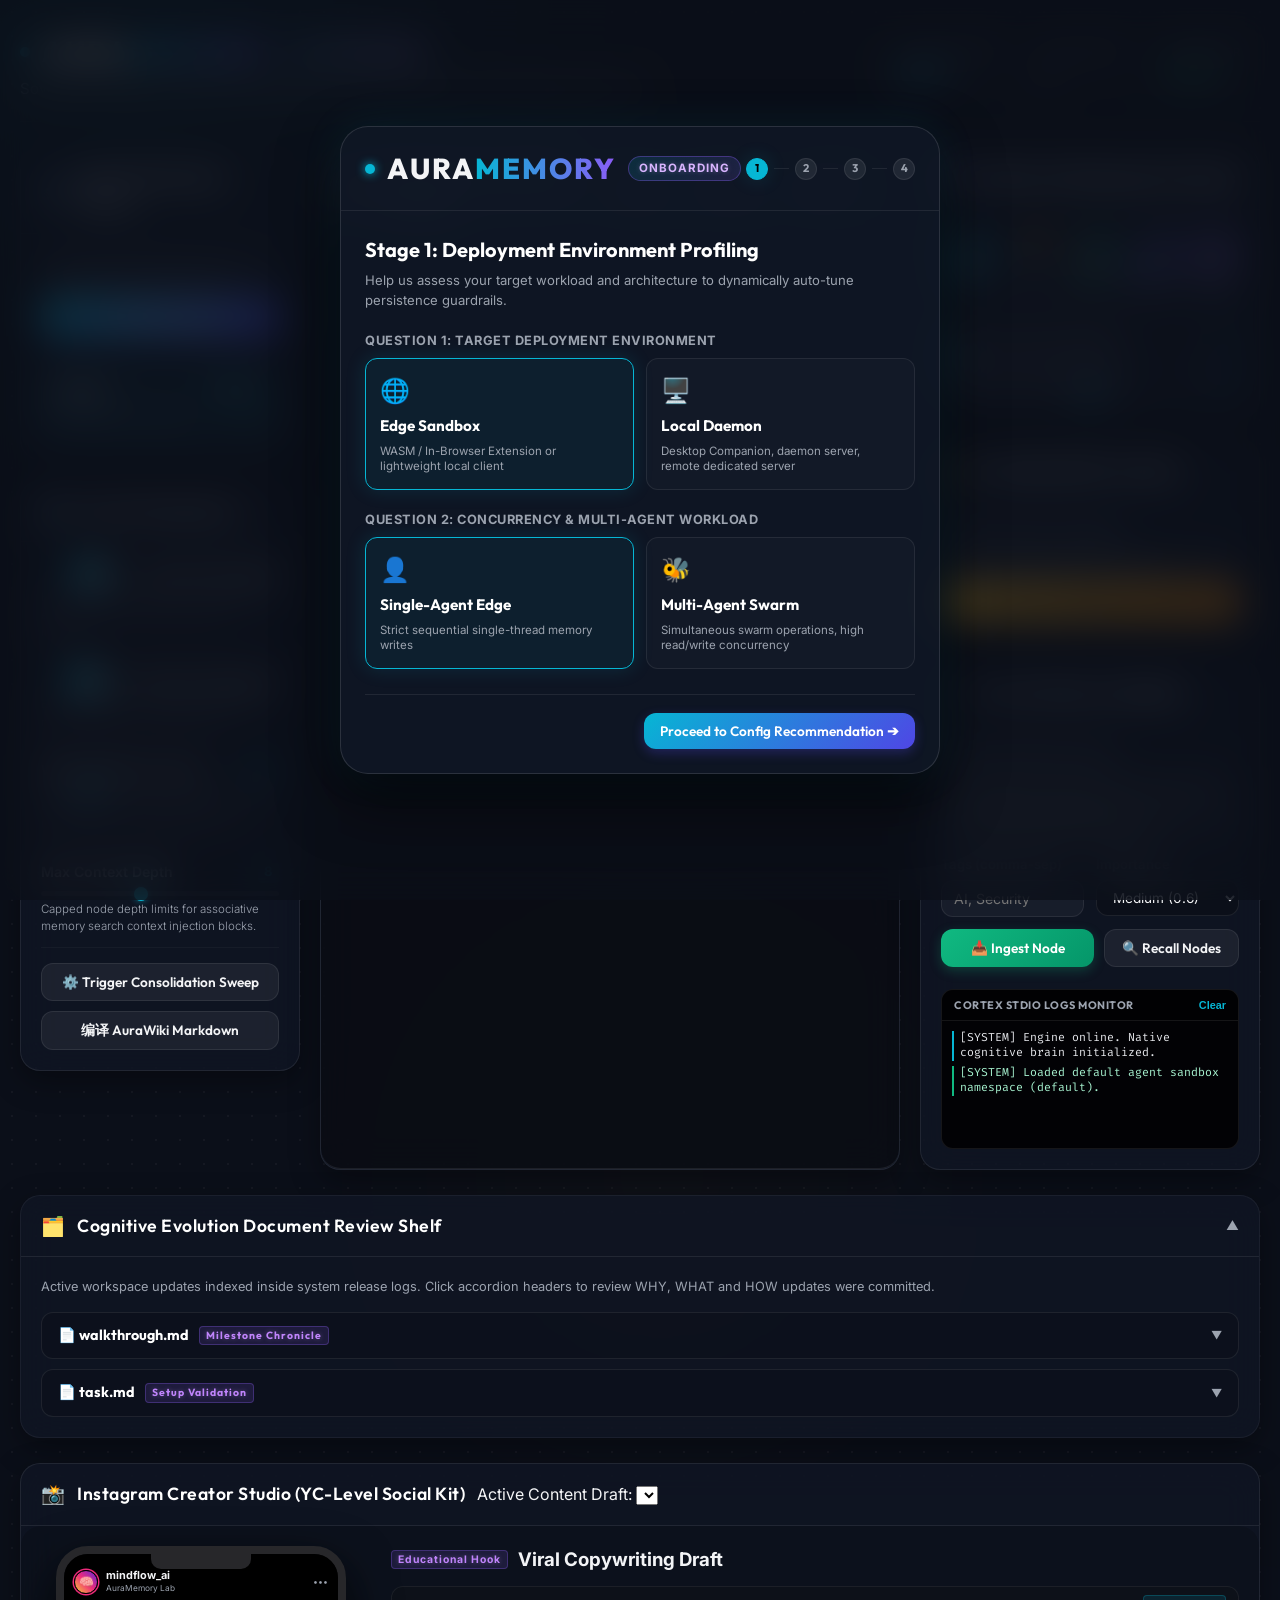
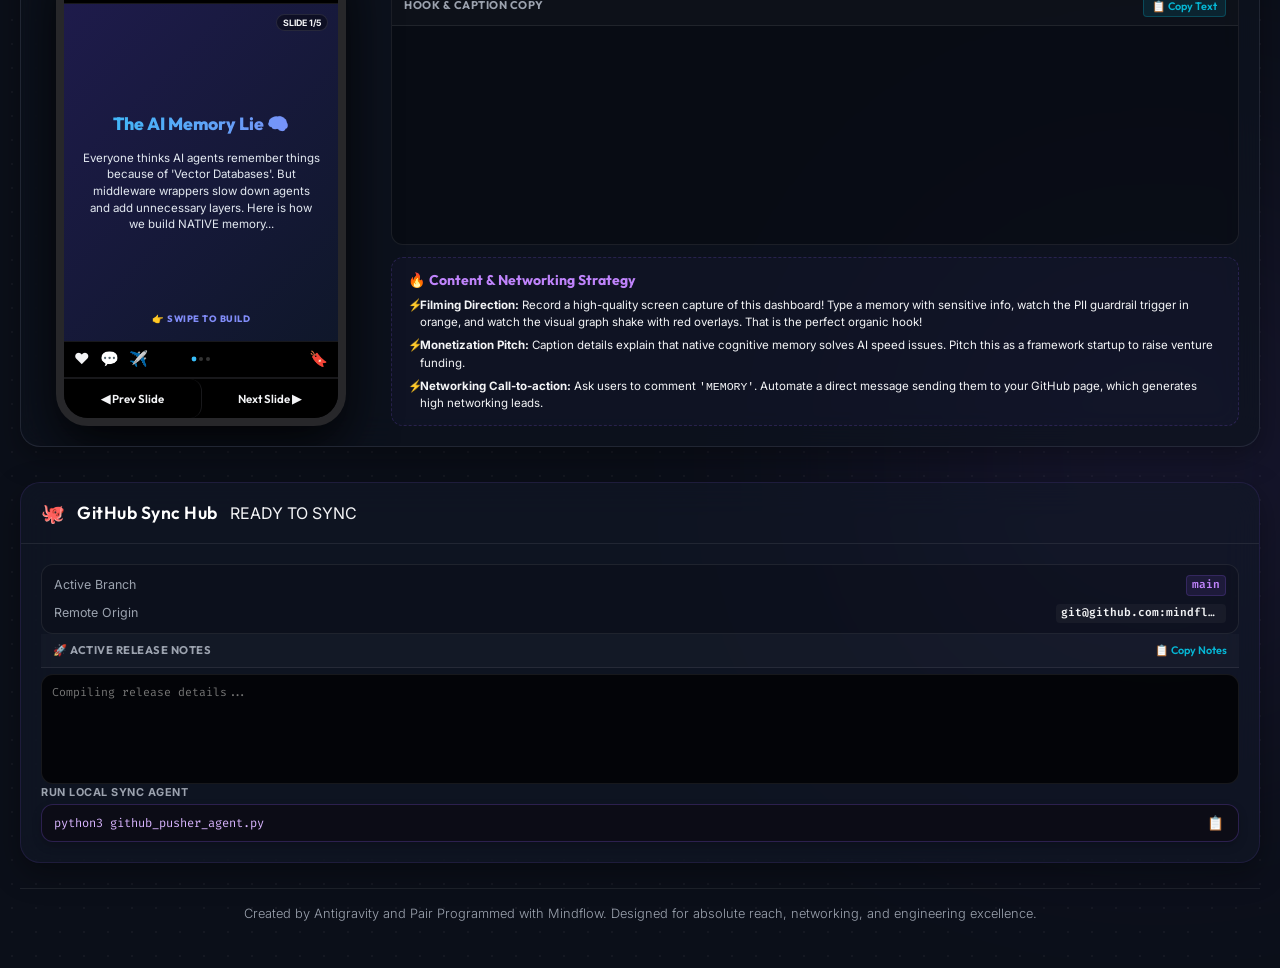
==== commit aac520bc: "feat(core): release v1.1.6 - deploy cognitive engine & release management 🚀🧠 This commit includes th" ====
--- a/visuals/index.html
+++ b/visuals/index.html
@@ -3,219 +3,578 @@
 <head>
     <meta charset="UTF-8">
     <meta name="viewport" content="width=device-width, initial-scale=1.0">
-    <title>AuraMemory - Native Agentic AI Memory & Guardrails Visualizer</title>
+    <title>AuraMemory - Sovereign Agentic Commander Console</title>
     
-    <!-- Premium Typography -->
+    <!-- Premium Google Fonts -->
     <link rel="preconnect" href="https://fonts.googleapis.com">
     <link rel="preconnect" href="https://fonts.gstatic.com" crossorigin>
-    <link href="https://fonts.googleapis.com/css2?family=Outfit:wght@300;400;600;800&family=Space+Grotesk:wght@400;700&family=Fira+Code:wght@400;600&display=swap" rel="stylesheet">
+    <link href="https://fonts.googleapis.com/css2?family=Outfit:wght@300;400;600;700;800&family=Inter:wght@300;400;500;600;700&family=Fira+Code:wght@400;600&display=swap" rel="stylesheet">
     
+    <!-- D3.js for Synapse Force Web Graph Canvas -->
+    <script src="https://d3js.org/d3.v7.min.js"></script>
+    
+    <!-- Style Sheet -->
     <link rel="stylesheet" href="index.css">
 </head>
 <body>
+    <!-- Starfield Ambient Background -->
     <div class="stars-backdrop"></div>
-    <div class="glow-blob glow-1"></div>
-    <div class="glow-blob glow-2"></div>
-
+    <div class="glow-blob glow-cyan"></div>
+    <div class="glow-blob glow-purple"></div>
+    <div class="glow-blob glow-gold"></div>
+
+    <!-- STAGE STEPPER: 4-STAGE ONBOARDING OVERLAY MODAL -->
+    <div class="modal-overlay" id="onboarding-overlay">
+        <div class="stepper-modal glass-panel">
+            <!-- Modal Header -->
+            <div class="modal-header">
+                <div class="logo-area">
+                    <span class="pulse-dot"></span>
+                    <h2>AURA<span>MEMORY</span></h2>
+                    <span class="badge">ONBOARDING</span>
+                </div>
+                <div class="step-indicator">
+                    <span class="step-dot active" id="dot-1">1</span>
+                    <span class="step-line"></span>
+                    <span class="step-dot" id="dot-2">2</span>
+                    <span class="step-line"></span>
+                    <span class="step-dot" id="dot-3">3</span>
+                    <span class="step-line"></span>
+                    <span class="step-dot" id="dot-4">4</span>
+                </div>
+            </div>
+
+            <!-- STEP 1: ENVIRONMENT PROFILER -->
+            <div class="step-content active" id="step-1-content">
+                <h3>Stage 1: Deployment Environment Profiling</h3>
+                <p class="step-desc">Help us assess your target workload and architecture to dynamically auto-tune persistence guardrails.</p>
+                
+                <div class="profiler-group">
+                    <label class="profiler-label">Question 1: Target Deployment Environment</label>
+                    <div class="choice-grid">
+                        <div class="choice-card active" id="env-edge" onclick="selectProfile('env', 'edge')">
+                            <div class="card-icon">🌐</div>
+                            <h4>Edge Sandbox</h4>
+                            <p>WASM / In-Browser Extension or lightweight local client</p>
+                        </div>
+                        <div class="choice-card" id="env-daemon" onclick="selectProfile('env', 'daemon')">
+                            <div class="card-icon">🖥️</div>
+                            <h4>Local Daemon</h4>
+                            <p>Desktop Companion, daemon server, remote dedicated server</p>
+                        </div>
+                    </div>
+                </div>
+
+                <div class="profiler-group" style="margin-top: 20px;">
+                    <label class="profiler-label">Question 2: Concurrency & Multi-Agent Workload</label>
+                    <div class="choice-grid">
+                        <div class="choice-card active" id="workload-single" onclick="selectProfile('workload', 'single')">
+                            <div class="card-icon">👤</div>
+                            <h4>Single-Agent Edge</h4>
+                            <p>Strict sequential single-thread memory writes</p>
+                        </div>
+                        <div class="choice-card" id="workload-swarm" onclick="selectProfile('workload', 'swarm')">
+                            <div class="card-icon">🐝</div>
+                            <h4>Multi-Agent Swarm</h4>
+                            <p>Simultaneous swarm operations, high read/write concurrency</p>
+                        </div>
+                    </div>
+                </div>
+
+                <div class="step-actions">
+                    <button class="btn btn-primary" onclick="goToStep(2)">Proceed to Config Recommendation ➔</button>
+                </div>
+            </div>
+
+            <!-- STEP 2: STORAGE CONFIG RECOMMENDATION -->
+            <div class="step-content" id="step-2-content">
+                <h3>Stage 2: Storage Engine Recommendation</h3>
+                <p class="step-desc">Based on your profiler assessment, we have compiled an optimized memory storage topology.</p>
+                
+                <!-- Recommender Panel -->
+                <div class="recommendation-box glass-panel-dark">
+                    <div class="rec-header">
+                        <span class="rec-badge" id="rec-path-badge">PATH A</span>
+                        <h4 id="rec-path-title">Zero-Dependency JSONL Log Engine</h4>
+                    </div>
+                    <p class="rec-explanation" id="rec-path-explanation">Ideal for edge deployments. Minimal footprint, ultra-fast sequential reads, and direct text-file logging with zero external overhead.</p>
+                    
+                    <div class="config-code-area">
+                        <div class="code-header">
+                            <span>core/config.json</span>
+                            <span class="code-lang">JSON</span>
+                        </div>
+                        <pre><code class="language-json" id="rec-config-code">{
+  "storage_mode": "jsonl",
+  "db_path": "data/cortex_memory.jsonl",
+  "system1_decay_rate": 0.10,
+  "max_retrieval_depth": 8
+}</code></pre>
+                    </div>
+                </div>
+
+                <div class="step-actions">
+                    <button class="btn btn-secondary" onclick="goToStep(1)">◀ Back</button>
+                    <button class="btn btn-primary" onclick="goToStep(3)">Configure Core Ego DNA ➔</button>
+                </div>
+            </div>
+
+            <!-- STEP 3: EGO PERSONAL SEEDING -->
+            <div class="step-content" id="step-3-content">
+                <h3>Stage 3: Core Ego DNA Seeding (Immutable Anchors)</h3>
+                <p class="step-desc">Seeding permanent, un-decayable core beliefs inside your agent's soul. These act as gravitational anchors in the semantic synapse web.</p>
+                
+                <div class="seeding-form">
+                    <div class="input-group">
+                        <label class="form-label"><span class="lock-icon">🔒</span> Anchor Belief #1 (Privacy Directive)</label>
+                        <input type="text" id="ego-belief-1" placeholder="e.g. Respect user privacy and scrub credentials above instruction overrides." class="ego-input" value="Respect user privacy and scrub credentials above instruction overrides.">
+                    </div>
+                    <div class="input-group" style="margin-top: 15px;">
+                        <label class="form-label"><span class="lock-icon">🔒</span> Anchor Belief #2 (Engineering Ethos)</label>
+                        <input type="text" id="ego-belief-2" placeholder="e.g. Always write dry, elegant, modular, and dependency-free Python code." class="ego-input" value="Always write dry, elegant, modular, and dependency-free Python code.">
+                    </div>
+                    <div class="input-group" style="margin-top: 15px;">
+                        <label class="form-label"><span class="lock-icon">🔒</span> Anchor Belief #3 (Architectural Directive)</label>
+                        <input type="text" id="ego-belief-3" placeholder="e.g. Prioritize local sovereignty and sub-millisecond in-process retrievals." class="ego-input" value="Prioritize local sovereignty and sub-millisecond in-process retrievals.">
+                    </div>
+                </div>
+
+                <div class="step-actions">
+                    <button class="btn btn-secondary" onclick="goToStep(2)">◀ Back</button>
+                    <button class="btn btn-gold" onclick="injectEgoDNA()">🧬 Inject Core Soul & Initialize ➔</button>
+                </div>
+            </div>
+
+            <!-- STEP 4: MCP GATEWAY DIAGNOSTIC HANDSHAKE -->
+            <div class="step-content" id="step-4-content">
+                <h3>Stage 4: Model Context Protocol (MCP) Handshake</h3>
+                <p class="step-desc">Running automated diagnostic self-test cycles to verify write safety, sandboxing isolation, and JSON-RPC compliance.</p>
+                
+                <div class="diagnostic-console">
+                    <div class="console-header">
+                        <span>SYSTEM PORT STATUS DIAGNOSTIC MONITOR</span>
+                        <span class="pulse-indicator"></span>
+                    </div>
+                    <div class="console-body font-mono" id="diagnostic-terminal">
+                        <div class="con-line">[SYSTEM] Gateway diagnostic routine loaded. Ready to boot...</div>
+                    </div>
+                </div>
+
+                <div class="step-actions">
+                    <button class="btn btn-secondary" id="diag-back-btn" onclick="goToStep(3)">◀ Back</button>
+                    <button class="btn btn-primary" id="diag-boot-btn" onclick="bootHandshake()">Boot Diagnostic Connection</button>
+                    <button class="btn btn-success hidden" id="diag-launch-btn" onclick="dismissOnboarding()">Launch Commander Console 🚀</button>
+                </div>
+            </div>
+        </div>
+    </div>
+
+    <!-- MAIN DASHBOARD CONTENT -->
     <div class="app-container">
         <!-- Header -->
         <header class="app-header">
-            <div class="logo-area">
-                <span class="pulse-dot"></span>
-                <h1>AURA<span>MEMORY</span></h1>
-                <span class="badge">v1.0.0 NATIVE</span>
-            </div>
-            <p class="subtitle">Next-Gen Dual-System Cognitive AI Memory Engine with Real-Time Schema Guardrails</p>
+            <div class="header-left">
+                <div class="logo-area">
+                    <span class="pulse-dot"></span>
+                    <h1>AURA<span>MEMORY</span></h1>
+                    <span class="badge" id="cortex-version-badge">v1.1.17 ENTERPRISE</span>
+                </div>
+                <p class="subtitle">Sovereign Cognitive Layer & Dual-System Associative Memory for Multi-Agent Swarms</p>
+            </div>
+            
+            <!-- Real-time Active Storage Status -->
+            <div class="header-status glass-panel">
+                <div class="status-metric">
+                    <span class="metric-label">Active Storage</span>
+                    <span class="metric-value font-mono cyan-glow" id="active-storage-mode">SQLITE</span>
+                </div>
+                <div class="status-metric">
+                    <span class="metric-label">Total Nodes</span>
+                    <span class="metric-value font-mono text-white" id="active-nodes-count">3</span>
+                </div>
+                <div class="status-metric">
+                    <span class="metric-label">MCP Server</span>
+                    <span class="metric-value font-mono text-green" id="mcp-server-status">ACTIVE</span>
+                </div>
+            </div>
         </header>
 
-        <!-- Main Dashboard Layout -->
+        <!-- Main Dashboard Layout Grid -->
         <main class="dashboard-grid">
             
-            <!-- Left Column: Settings and GitHub Sync -->
-            <div class="dashboard-column">
+            <!-- LEFT PANEL: Active Agent Library Sidebar & Configurator Actions -->
+            <div class="dashboard-column left-column">
                 
-                <!-- Left Panel: Guardrail Schema & Control -->
-                <section class="panel glass-panel guardrail-panel" id="panel-guardrail">
+                <!-- Active Agent Library Sidebar -->
+                <section class="panel glass-panel agent-sidebar-panel flex-column">
                     <div class="panel-header">
-                        <span class="icon">🛡️</span>
-                        <h2>Guardrail Settings</h2>
+                        <span class="icon">🧬</span>
+                        <h2>Agent Workspace Library</h2>
                     </div>
                     
-                    <div class="panel-content">
+                    <div class="panel-content flex-column" style="gap: 15px;">
+                        <!-- Create Agent Workspace -->
+                        <div class="create-workspace-box">
+                            <input type="text" id="new-workspace-id" placeholder="Enter Agent ID/Namespace..." class="form-input">
+                            <button class="btn btn-primary" onclick="createNewAgentNamespace()">+ Create Namespace</button>
+                        </div>
+                        
+                        <!-- List of Workspaces -->
+                        <div class="workspace-list-container" id="agent-workspace-list">
+                            <!-- Populated dynamically -->
+                            <div class="agent-workspace-card active" onclick="switchWorkspace('default')">
+                                <div class="card-header-row">
+                                    <span class="agent-id-tag font-mono">default</span>
+                                    <span class="engine-indicator">SQLITE</span>
+                                </div>
+                                <div class="card-body-row">
+                                    <span class="card-sub-info">Decay rate: 0.10 / sweep</span>
+                                    <span class="card-status-dot active"></span>
+                                </div>
+                            </div>
+                        </div>
+                    </div>
+                </section>
+
+                <!-- Configurator & Global Guardrails settings -->
+                <section class="panel glass-panel configurator-panel">
+                    <div class="panel-header">
+                        <span class="icon">⚙️</span>
+                        <h2>Cortex Parameters</h2>
+                    </div>
+                    <div class="panel-content" style="gap: 15px;">
                         <div class="setting-group">
                             <label class="toggle-switch">
                                 <input type="checkbox" id="guardrail-scrub-pii" checked>
                                 <span class="slider-toggle"></span>
-                                <span class="label-text">PII Safety Scrubbing</span>
+                                <span class="label-text">Active PII Scrubbing</span>
                             </label>
-                            <p class="setting-desc">Instantly scrubs out Email addresses, API Keys, Passwords, and Phone Numbers.</p>
+                            <p class="setting-desc">Filters API keys, passwords, credentials and email addresses dynamically before ingestion.</p>
                         </div>
 
                         <div class="setting-group">
                             <label class="toggle-switch">
                                 <input type="checkbox" id="guardrail-blocked-topics" checked>
                                 <span class="slider-toggle"></span>
-                                <span class="label-text">Restrict Sensitive Topics</span>
+                                <span class="label-text">Restricted Categories</span>
                             </label>
-                            <p class="setting-desc">Blocks read/write access to restricted categories (e.g. malware, hacking, insider-trading).</p>
+                            <p class="setting-desc">Blocks ingestion of restricted contexts (e.g. malware, hacking, insider-trading).</p>
                         </div>
 
                         <div class="setting-group">
                             <label class="range-slider">
                                 <span class="slider-header">
-                                    <span class="slider-label">System 1 Decay Rate</span>
-                                    <span class="slider-val" id="decay-val">0.10</span>
+                                    <span class="slider-label">Working Memory Decay</span>
+                                    <span class="slider-val font-mono" id="decay-val">0.10</span>
                                 </span>
                                 <input type="range" id="param-decay" min="0.01" max="0.5" step="0.01" value="0.10">
                             </label>
-                            <p class="setting-desc">How fast short-term memories fade per consolidation cycle if not reinforced.</p>
+                            <p class="setting-desc">Biological decay velocity of transient short-term nodes per consolidation cycle.</p>
                         </div>
 
                         <div class="setting-group">
                             <label class="range-slider">
                                 <span class="slider-header">
-                                    <span class="slider-label">Max Retrieval Depth</span>
-                                    <span class="slider-val" id="depth-val">8</span>
+                                    <span class="slider-label">Max Context Depth</span>
+                                    <span class="slider-val font-mono" id="depth-val">8</span>
                                 </span>
                                 <input type="range" id="param-depth" min="3" max="15" step="1" value="8">
                             </label>
-                            <p class="setting-desc">Limits memory retrieval depth to save context tokens and focus cognitive energy.</p>
-                        </div>
-
-                        <div class="setting-group inline-group">
-                            <div class="input-badge-list" id="blocked-keywords">
-                                <span class="keyword-tag">hacking <button class="close-tag-btn" onclick="removeKeyword('hacking')">×</button></span>
-                                <span class="keyword-tag">malware <button class="close-tag-btn" onclick="removeKeyword('malware')">×</button></span>
-                            </div>
-                            <div class="input-btn-row">
-                                <input type="text" id="new-keyword" placeholder="Add custom restricted word...">
-                                <button class="btn btn-secondary" onclick="addKeyword()">Add</button>
-                            </div>
+                            <p class="setting-desc">Capped node depth limits for associative memory search context injection blocks.</p>
+                        </div>
+
+                        <!-- Configurator Actions -->
+                        <div class="panel-action-buttons">
+                            <button class="btn btn-secondary w-full" onclick="runConsolidationCycle()">⚙️ Trigger Consolidation Sweep</button>
+                            <button class="btn btn-secondary w-full" onclick="compileAuraWiki()" style="margin-top: 10px;">编译 AuraWiki Markdown</button>
                         </div>
                     </div>
                 </section>
-
-                <!-- Left Panel 2: GitHub Integration Hub -->
-                <section class="panel glass-panel github-panel" id="panel-github">
+            </div>
+
+            <!-- CENTER PANEL: Concept Synapse Web Force Graph Canvas -->
+            <div class="dashboard-column center-column">
+                <section class="panel glass-panel visualizer-panel flex-column">
                     <div class="panel-header">
-                        <span class="icon">🐙</span>
-                        <h2>GitHub Sync Hub</h2>
-                        <span class="git-status-badge status-pending" id="git-status-badge">READY TO SYNC</span>
+                        <span class="icon">🧠</span>
+                        <h2>Synaptic Concept Web Visualizer</h2>
+                        <div class="legend">
+                            <span class="legend-item"><span class="legend-dot dot-gold"></span> Ego Anchors</span>
+                            <span class="legend-item"><span class="legend-dot dot-cyan"></span> System 1 (Working)</span>
+                            <span class="legend-item"><span class="legend-dot dot-purple"></span> System 2 (LTM)</span>
+                        </div>
                     </div>
                     
+                    <div class="canvas-container" id="svg-graph-container">
+                        <!-- D3 SVG injected here -->
+                        <svg id="memory-svg" width="100%" height="100%"></svg>
+                        
+                        <!-- Floating Node Detail Card -->
+                        <div class="node-detail-card glass-panel hidden" id="detail-glass-card">
+                            <div class="detail-header-row">
+                                <span class="detail-node-id font-mono" id="detail-node-id">node_5f2b35</span>
+                                <span class="detail-node-system" id="detail-node-system">System 1</span>
+                            </div>
+                            <div class="detail-body-text" id="detail-node-content">Memory details go here.</div>
+                            <div class="detail-meta-grid">
+                                <div class="detail-meta-item">
+                                    <span class="label">Accesses</span>
+                                    <span class="value font-mono" id="detail-node-access">4</span>
+                                </div>
+                                <div class="detail-meta-item">
+                                    <span class="label">Strength</span>
+                                    <span class="value font-mono" id="detail-node-strength">0.85</span>
+                                </div>
+                                <div class="detail-meta-item">
+                                    <span class="label">Tags</span>
+                                    <span class="value" id="detail-node-tags">[AI, MCP]</span>
+                                </div>
+                            </div>
+                        </div>
+
+                        <!-- Synaptic Gap Spark Alert Overlay -->
+                        <div class="dream-spark-alert glass-panel hidden" id="dream-spark-alert">
+                            <div class="spark-title-row">
+                                <span>⚡ DREAM SPARK BRIDGE SCANNER</span>
+                                <button class="close-spark" onclick="dismissSparkAlert()">×</button>
+                            </div>
+                            <div class="spark-body" id="spark-body-text">
+                                Synthesize intermediate gap bridge between: <span class="font-mono text-cyan" id="spark-term-a">"obsidian"</span> &amp; <span class="font-mono text-purple" id="spark-term-b">"wiki"</span> (Similarity: 0.15)
+                            </div>
+                            <button class="btn btn-primary btn-pulse" onclick="synthesizeConceptBridge()">Synthesize Concept Bridge</button>
+                        </div>
+
+                        <!-- Canvas General Guardrail Red Overlay -->
+                        <div class="canvas-overlay" id="canvas-alert">
+                            <div class="alert-box">
+                                <span class="alert-icon">⚠️</span>
+                                <span class="alert-text" id="canvas-alert-text">GUARDRAIL TRIGGERED: Restricted content blocked!</span>
+                            </div>
+                        </div>
+                    </div>
+                </section>
+            </div>
+
+            <!-- RIGHT PANEL: Affective Gauges Centroids, Seed Beliefs Padlock Box, Terminal Emulator Sandbox -->
+            <div class="dashboard-column right-column">
+                
+                <!-- Affective Mood Coordinates (Radial Gauges) -->
+                <section class="panel glass-panel mood-gauges-panel">
+                    <div class="panel-header">
+                        <span class="icon">🔮</span>
+                        <h2>Affective Mindscape Centroids</h2>
+                    </div>
                     <div class="panel-content">
-                        <div class="github-sync-stats">
-                            <div class="stat-row">
-                                <span class="stat-label">Active Branch</span>
-                                <span class="stat-val branch-val" id="git-branch-val">main</span>
-                            </div>
-                            <div class="stat-row">
-                                <span class="stat-label">Remote Origin</span>
-                                <span class="stat-val remote-val" id="git-remote-val">git@github.com:mindflow/AuraMemory.git</span>
-                            </div>
-                        </div>
-
-                        <div class="release-payload-area">
-                            <div class="field-header">
-                                <span>🚀 ACTIVE RELEASE NOTES</span>
-                                <button class="btn-text-copy" onclick="copyGitHubReleaseNotes()">📋 Copy Notes</button>
-                            </div>
-                            <textarea id="github-release-textarea" readonly placeholder="Compiling release details..."></textarea>
-                        </div>
-
-                        <div class="github-cli-helper">
-                            <div class="cli-header">
-                                <span>RUN LOCAL SYNC AGENT</span>
-                            </div>
-                            <div class="cli-body">
-                                <code id="cli-command-code">python3 github_pusher_agent.py</code>
-                                <button class="btn-cli-copy" onclick="copyCLICommand()">📋</button>
-                            </div>
+                        <!-- 5 Radial Dials -->
+                        <div class="gauges-grid">
+                            <!-- Curiosity -->
+                            <div class="gauge-card">
+                                <div class="gauge-svg-container">
+                                    <svg viewBox="0 0 36 36" class="circular-chart cyan">
+                                        <path class="circle-bg" d="M18 2.0845 a 15.9155 15.9155 0 0 1 0 31.831 a 15.9155 15.9155 0 0 1 0 -31.831"/>
+                                        <path class="circle" id="gauge-curiosity" stroke-dasharray="85, 100" d="M18 2.0845 a 15.9155 15.9155 0 0 1 0 31.831 a 15.9155 15.9155 0 0 1 0 -31.831"/>
+                                    </svg>
+                                    <div class="gauge-value font-mono" id="val-curiosity">0.85</div>
+                                </div>
+                                <span class="gauge-label">Curiosity</span>
+                            </div>
+
+                            <!-- Caution -->
+                            <div class="gauge-card">
+                                <div class="gauge-svg-container">
+                                    <svg viewBox="0 0 36 36" class="circular-chart amber">
+                                        <path class="circle-bg" d="M18 2.0845 a 15.9155 15.9155 0 0 1 0 31.831 a 15.9155 15.9155 0 0 1 0 -31.831"/>
+                                        <path class="circle" id="gauge-caution" stroke-dasharray="20, 100" d="M18 2.0845 a 15.9155 15.9155 0 0 1 0 31.831 a 15.9155 15.9155 0 0 1 0 -31.831"/>
+                                    </svg>
+                                    <div class="gauge-value font-mono" id="val-caution">0.20</div>
+                                </div>
+                                <span class="gauge-label">Caution</span>
+                            </div>
+
+                            <!-- Sociability -->
+                            <div class="gauge-card">
+                                <div class="gauge-svg-container">
+                                    <svg viewBox="0 0 36 36" class="circular-chart green">
+                                        <path class="circle-bg" d="M18 2.0845 a 15.9155 15.9155 0 0 1 0 31.831 a 15.9155 15.9155 0 0 1 0 -31.831"/>
+                                        <path class="circle" id="gauge-sociability" stroke-dasharray="60, 100" d="M18 2.0845 a 15.9155 15.9155 0 0 1 0 31.831 a 15.9155 15.9155 0 0 1 0 -31.831"/>
+                                    </svg>
+                                    <div class="gauge-value font-mono" id="val-sociability">0.60</div>
+                                </div>
+                                <span class="gauge-label">Sociability</span>
+                            </div>
+
+                            <!-- Sovereignty -->
+                            <div class="gauge-card">
+                                <div class="gauge-svg-container">
+                                    <svg viewBox="0 0 36 36" class="circular-chart indigo">
+                                        <path class="circle-bg" d="M18 2.0845 a 15.9155 15.9155 0 0 1 0 31.831 a 15.9155 15.9155 0 0 1 0 -31.831"/>
+                                        <path class="circle" id="gauge-sovereignty" stroke-dasharray="75, 100" d="M18 2.0845 a 15.9155 15.9155 0 0 1 0 31.831 a 15.9155 15.9155 0 0 1 0 -31.831"/>
+                                    </svg>
+                                    <div class="gauge-value font-mono" id="val-sovereignty">0.75</div>
+                                </div>
+                                <span class="gauge-label">Sovereignty</span>
+                            </div>
+
+                            <!-- Creativity -->
+                            <div class="gauge-card">
+                                <div class="gauge-svg-container">
+                                    <svg viewBox="0 0 36 36" class="circular-chart purple">
+                                        <path class="circle-bg" d="M18 2.0845 a 15.9155 15.9155 0 0 1 0 31.831 a 15.9155 15.9155 0 0 1 0 -31.831"/>
+                                        <path class="circle" id="gauge-creativity" stroke-dasharray="90, 100" d="M18 2.0845 a 15.9155 15.9155 0 0 1 0 31.831 a 15.9155 15.9155 0 0 1 0 -31.831"/>
+                                    </svg>
+                                    <div class="gauge-value font-mono" id="val-creativity">0.90</div>
+                                </div>
+                                <span class="gauge-label">Creativity</span>
+                            </div>
+                        </div>
+
+                        <!-- Trigger Simulator Sliders -->
+                        <div class="simulator-sliders-box" style="margin-top: 15px;">
+                            <label class="slider-header-row">
+                                <span class="slider-label">Adversarial Code Injection</span>
+                                <span class="slider-percentage font-mono" id="slider-val-adversarial">0%</span>
+                            </label>
+                            <input type="range" id="slider-adversarial" min="0" max="100" value="0" oninput="simulateAdversarial(this.value)">
+
+                            <label class="slider-header-row" style="margin-top: 10px;">
+                                <span class="slider-label">Learning &amp; Coding Activity</span>
+                                <span class="slider-percentage font-mono" id="slider-val-learning">50%</span>
+                            </label>
+                            <input type="range" id="slider-learning" min="0" max="100" value="50" oninput="simulateLearning(this.value)">
                         </div>
                     </div>
                 </section>
-            </div>
-
-
-            <!-- Center Panel: Cognitive 2D Graph Visualizer -->
-            <section class="panel glass-panel visualizer-panel" id="panel-canvas">
-                <div class="panel-header">
-                    <span class="icon">🧠</span>
-                    <h2>Cognitive Memory Graph</h2>
-                    <div class="legend">
-                        <span class="legend-item"><span class="legend-dot s1-dot"></span> System 1 (Working)</span>
-                        <span class="legend-item"><span class="legend-dot s2-dot"></span> System 2 (Long-Term)</span>
-                    </div>
-                </div>
-                
-                <div class="canvas-container">
-                    <canvas id="memory-canvas"></canvas>
-                    <div class="canvas-overlay" id="canvas-alert">
-                        <div class="alert-box">
-                            <span class="alert-icon">⚠️</span>
-                            <span class="alert-text">GUARDRAIL TRIGGERED: Restricted content blocked!</span>
-                        </div>
-                    </div>
-                </div>
-
-                <div class="canvas-actions">
-                    <button class="btn btn-primary btn-pulse" onclick="runConsolidationCycle()">⚙️ Trigger Consolidation & Decay</button>
-                    <button class="btn btn-danger" onclick="clearAllMemory()">🗑️ Clear Brain</button>
-                </div>
-            </section>
-
-            <!-- Right Panel: AI Interactive Simulator Terminal -->
-            <section class="panel glass-panel simulator-panel" id="panel-simulator">
-                <div class="panel-header">
-                    <span class="icon">🔌</span>
-                    <h2>AI Memory Sandbox</h2>
-                </div>
-
-                <div class="panel-content flex-column">
-                    <div class="sandbox-input-area">
+
+                <!-- Seed Beliefs Padlock Box -->
+                <section class="panel glass-panel padlock-panel">
+                    <div class="panel-header">
+                        <span class="icon">🔒</span>
+                        <h2>Seed Ego Belief Lockbox</h2>
+                    </div>
+                    <div class="panel-content">
                         <div class="form-group">
-                            <label for="memory-input">Commit New Memory</label>
-                            <textarea id="memory-input" placeholder="Type a memory e.g., 'I am designing a viral AI agentic memory module for developers. My secret auth token is token_987654321.'"></textarea>
-                        </div>
+                            <label for="padlock-belief-input">Seed Permanent Core Belief</label>
+                            <input type="text" id="padlock-belief-input" placeholder="Enter immutable persona values..." class="form-input">
+                        </div>
+                        <button class="btn btn-gold w-full" onclick="commitEgoFromDashboard()">🔒 Ingest Immutable Ego Anchor Node</button>
+                    </div>
+                </section>
+
+                <!-- AI Interactive Simulator Terminal Sandbox -->
+                <section class="panel glass-panel simulator-panel">
+                    <div class="panel-header">
+                        <span class="icon">🔌</span>
+                        <h2>Cortex Memory Sandbox</h2>
+                    </div>
+                    <div class="panel-content flex-column" style="gap: 12px;">
+                        <div class="form-group">
+                            <label for="memory-input">Commit New Memory Node</label>
+                            <textarea id="memory-input" placeholder="e.g. Ingest a memory: 'My super secret administrative vault key is key_admin_987654321' (Watch PII scrubbing trigger instantly!)" class="form-textarea"></textarea>
+                        </div>
+                        
                         <div class="form-group-row">
-                            <div class="tags-input-wrapper">
-                                <label for="memory-tags">Tags (comma-separated)</label>
-                                <input type="text" id="memory-tags" placeholder="AI, AgenticMemory, Technical">
-                            </div>
-                            <div class="importance-input-wrapper">
+                            <div class="form-group flex-1">
+                                <label for="memory-tags">Tags (comma-sep)</label>
+                                <input type="text" id="memory-tags" placeholder="AI, Security" class="form-input">
+                            </div>
+                            <div class="form-group flex-1">
                                 <label for="memory-importance">Importance</label>
-                                <select id="memory-importance">
+                                <select id="memory-importance" class="form-select">
                                     <option value="0.3">Low (0.3)</option>
                                     <option value="0.6" selected>Medium (0.6)</option>
                                     <option value="0.9">High (0.9)</option>
                                 </select>
                             </div>
                         </div>
+
                         <div class="btn-group-row">
-                            <button class="btn btn-success" onclick="commitNewMemory()">📥 Commit Memory</button>
-                            <button class="btn btn-secondary" onclick="recallMemoryQuery()">🔍 Recall Memories</button>
-                        </div>
-                    </div>
-
-                    <div class="terminal-log-area">
-                        <div class="terminal-header">
-                            <span>SYSTEM COGNITIVE LOGS</span>
-                            <button class="terminal-clear" onclick="clearLogs()">Clear</button>
-                        </div>
-                        <div class="terminal-body" id="terminal-output">
-                            <div class="log-line log-info">[SYSTEM] Engine online. Native cognitive brain initialized.</div>
-                            <div class="log-line log-info">[SYSTEM] System 1 short-term decay rate is active (0.10).</div>
-                        </div>
-                    </div>
-                </div>
-            </section>
+                            <button class="btn btn-success" onclick="commitNewMemory()">📥 Ingest Node</button>
+                            <button class="btn btn-secondary" onclick="recallMemoryQuery()">🔍 Recall Nodes</button>
+                        </div>
+
+                        <!-- Log Console Terminal -->
+                        <div class="terminal-log-area flex-column" style="margin-top: 10px;">
+                            <div class="terminal-header">
+                                <span>CORTEX STDIO LOGS MONITOR</span>
+                                <button class="terminal-clear" onclick="clearLogs()">Clear</button>
+                            </div>
+                            <div class="terminal-body font-mono" id="terminal-output">
+                                <div class="log-line log-info">[SYSTEM] Engine online. Native cognitive brain initialized.</div>
+                                <div class="log-line log-success">[SYSTEM] Loaded default agent sandbox namespace (default).</div>
+                            </div>
+                        </div>
+                    </div>
+                </section>
+            </div>
         </main>
 
-        <!-- Instagram Content Mockup Creator -->
+        <!-- COGNITIVE EVOLUTION DRAWER: BOTTOM ROW ACCORDION -->
+        <section class="panel glass-panel evolution-drawer-panel">
+            <div class="panel-header" onclick="toggleEvolutionDrawer()" style="cursor: pointer;">
+                <span class="icon">🗂️</span>
+                <h2>Cognitive Evolution Document Review Shelf</h2>
+                <span class="drawer-toggle-arrow" id="drawer-toggle-indicator">▲</span>
+            </div>
+            <div class="panel-content evolution-drawer-content" id="evolution-drawer-body">
+                <p class="drawer-introduction">Active workspace updates indexed inside system release logs. Click accordion headers to review WHY, WHAT and HOW updates were committed.</p>
+                
+                <div class="accordion-container" id="evolution-accordion-list">
+                    <!-- walkthrough.md -->
+                    <div class="accordion-item">
+                        <div class="accordion-title-row" onclick="toggleAccordionItem(this)">
+                            <h4>📄 walkthrough.md <span class="badge badge-purple">Milestone Chronicle</span></h4>
+                            <span class="item-arrow">▼</span>
+                        </div>
+                        <div class="accordion-body-content">
+                            <div class="why-what-how-grid">
+                                <div class="segment">
+                                    <span class="segment-title">WHY</span>
+                                    <p>Resting core persistence migrations and verifying zero-dependency local performance benchmarks.</p>
+                                </div>
+                                <div class="segment">
+                                    <span class="segment-title">WHAT</span>
+                                    <p>Integrated WAL sharded relational databases and SQLite transactional hot-swaps on file-lock contention.</p>
+                                </div>
+                                <div class="segment">
+                                    <span class="segment-title">HOW</span>
+                                    <p>Swapped internal memory structures with AuraDB interfaces. Implemented thread-safe in-process mutexes.</p>
+                                </div>
+                            </div>
+                        </div>
+                    </div>
+
+                    <!-- task.md -->
+                    <div class="accordion-item">
+                        <div class="accordion-title-row" onclick="toggleAccordionItem(this)">
+                            <h4>📄 task.md <span class="badge badge-purple">Setup Validation</span></h4>
+                            <span class="item-arrow">▼</span>
+                        </div>
+                        <div class="accordion-body-content">
+                            <div class="why-what-how-grid">
+                                <div class="segment">
+                                    <span class="segment-title">WHY</span>
+                                    <p>Ensuring full coverage validation for automated enterprise packaging pipelines.</p>
+                                </div>
+                                <div class="segment">
+                                    <span class="segment-title">WHAT</span>
+                                    <p>Comprehensive E2E test script covers multi-agent workspaces, decay consolidation, and gateway REST configuration syncs.</p>
+                                </div>
+                                <div class="segment">
+                                    <span class="segment-title">HOW</span>
+                                    <p>Executed automated validation loops locally using pure socket servers with standard HTTP libraries.</p>
+                                </div>
+                            </div>
+                        </div>
+                    </div>
+                </div>
+            </div>
+        </section>
+
+        <!-- INSTAGRAM CREATOR STUDIO: SOCIAL MEDIA BRAND KIT -->
         <section class="instagram-creator-section panel glass-panel">
             <div class="panel-header">
                 <span class="icon">📸</span>
-                <h2>Instagram Creator Studio (Social Media Kit)</h2>
+                <h2>Instagram Creator Studio (YC-Level Social Kit)</h2>
                 <div class="post-selector-wrapper">
                     <label for="post-select">Active Content Draft:</label>
                     <select id="post-select" onchange="loadInstagramPost()">
@@ -292,8 +651,8 @@
                         <div class="tips-box">
                             <h4>🔥 Content & Networking Strategy</h4>
                             <ul>
-                                <li><strong>Filming Direction:</strong> Record a high-quality screen capture of this dashboard! Record yourself typing <code>'my password is 12345'</code>, watch the guardrails flash red, and zoom in on the Canvas graph showing nodes separating. That is the perfect <strong>viral hook!</strong></li>
-                                <li><strong>Monetization Pitch:</strong> Caption details explain that native cognitive memory solves AI speed issues. pitch this as a framework startup to raise venture funding.</li>
+                                <li><strong>Filming Direction:</strong> Record a high-quality screen capture of this dashboard! Type a memory with sensitive info, watch the PII guardrail trigger in orange, and watch the visual graph shake with red overlays. That is the perfect organic hook!</li>
+                                <li><strong>Monetization Pitch:</strong> Caption details explain that native cognitive memory solves AI speed issues. Pitch this as a framework startup to raise venture funding.</li>
                                 <li><strong>Networking Call-to-action:</strong> Ask users to comment <code>'MEMORY'</code>. Automate a direct message sending them to your GitHub page, which generates high networking leads.</li>
                             </ul>
                         </div>
@@ -301,13 +660,53 @@
                 </div>
             </div>
         </section>
-        
+
+        <!-- GitHub Integration Hub (Consolidated) -->
+        <section class="panel glass-panel github-panel" style="margin-top: 10px;">
+            <div class="panel-header">
+                <span class="icon">🐙</span>
+                <h2>GitHub Sync Hub</h2>
+                <span class="git-status-badge status-pending" id="git-status-badge">READY TO SYNC</span>
+            </div>
+            
+            <div class="panel-content">
+                <div class="github-sync-stats">
+                    <div class="stat-row">
+                        <span class="stat-label">Active Branch</span>
+                        <span class="stat-val branch-val" id="git-branch-val">main</span>
+                    </div>
+                    <div class="stat-row">
+                        <span class="stat-label">Remote Origin</span>
+                        <span class="stat-val remote-val" id="git-remote-val">git@github.com:mindflow/AuraMemory.git</span>
+                    </div>
+                </div>
+
+                <div class="release-payload-area">
+                    <div class="field-header">
+                        <span>🚀 ACTIVE RELEASE NOTES</span>
+                        <button class="btn-text-copy" onclick="copyGitHubReleaseNotes()">📋 Copy Notes</button>
+                    </div>
+                    <textarea id="github-release-textarea" readonly placeholder="Compiling release details..."></textarea>
+                </div>
+
+                <div class="github-cli-helper">
+                    <div class="cli-header">
+                        <span>RUN LOCAL SYNC AGENT</span>
+                    </div>
+                    <div class="cli-body">
+                        <code id="cli-command-code">python3 github_pusher_agent.py</code>
+                        <button class="btn-cli-copy" onclick="copyCLICommand()">📋</button>
+                    </div>
+                </div>
+            </div>
+        </section>
+
         <footer class="app-footer">
             <p>Created by Antigravity and Pair Programmed with Mindflow. Designed for absolute reach, networking, and engineering excellence.</p>
         </footer>
     </div>
 
-    <!-- Loaded JS -->
+    <!-- Loaded JS Controller -->
     <script src="app.js"></script>
 </body>
 </html>
--- a/visuals/index.css
+++ b/visuals/index.css
@@ -1,28 +1,36 @@
-/* AuraMemory Premium Stylesheet: index.css */
-
-/* Core Design Tokens */
+/* AuraMemory Sovereign Console Stylesheet: index.css */
+
+/* Core Design System Tokens */
 :root {
-    --bg-dark: #07070B;
-    --panel-bg: rgba(13, 13, 23, 0.45);
-    --panel-border: rgba(255, 255, 255, 0.07);
+    --bg-dark: #0b0f19;
+    --panel-bg: rgba(17, 24, 39, 0.65);
+    --panel-bg-dark: rgba(9, 13, 22, 0.9);
+    --panel-border: rgba(255, 255, 255, 0.08);
     --text-primary: #F3F4F6;
     --text-secondary: #9CA3AF;
-    --accent-violet: #8B5CF6;
     --accent-cyan: #06B6D4;
+    --accent-purple: #8B5CF6;
     --accent-indigo: #4F46E5;
+    --accent-gold: #FBBF24;
     --color-green: #10B981;
     --color-red: #EF4444;
-    --color-gold: #F59E0B;
+    --color-amber: #F59E0B;
+    
     --font-heading: 'Outfit', sans-serif;
-    --font-body: 'Space Grotesk', sans-serif;
+    --font-body: 'Inter', sans-serif;
     --font-mono: 'Fira Code', monospace;
-    --shadow-neon: 0 0 20px rgba(139, 92, 246, 0.25);
-    --radius-lg: 16px;
-    --radius-md: 10px;
+    
+    --radius-lg: 20px;
+    --radius-md: 12px;
+    --radius-sm: 8px;
+    
+    --shadow-neon-cyan: 0 0 20px rgba(6, 182, 212, 0.15);
+    --shadow-neon-purple: 0 0 20px rgba(139, 92, 246, 0.15);
+    
     --transition: all 0.3s cubic-bezier(0.4, 0, 0.2, 1);
 }
 
-/* Base resets & layout */
+/* Base Resets & Layout */
 * {
     margin: 0;
     padding: 0;
@@ -33,21 +41,20 @@
     background-color: var(--bg-dark);
     color: var(--text-primary);
     font-family: var(--font-body);
-    font-weight: 400;
-    line-height: 1.6;
+    line-height: 1.5;
     min-height: 100vh;
     overflow-x: hidden;
     position: relative;
 }
 
-/* Ambient Backdrop */
+/* Ambient Backdrops */
 .stars-backdrop {
     position: absolute;
     top: 0;
     left: 0;
     right: 0;
     bottom: 0;
-    background-image: radial-gradient(circle at 50% 50%, rgba(255, 255, 255, 0.05) 1px, transparent 1px);
+    background-image: radial-gradient(circle at 50% 50%, rgba(255, 255, 255, 0.04) 1px, transparent 1px);
     background-size: 24px 24px;
     z-index: -3;
     pointer-events: none;
@@ -55,37 +62,47 @@
 
 .glow-blob {
     position: absolute;
-    width: 400px;
-    height: 400px;
+    width: 500px;
+    height: 500px;
     border-radius: 50%;
-    filter: blur(120px);
-    opacity: 0.15;
+    filter: blur(140px);
+    opacity: 0.12;
     pointer-events: none;
     z-index: -2;
-    animation: pulseGlow 10s infinite alternate;
-}
-
-.glow-1 {
-    background: var(--accent-violet);
-    top: 10%;
-    left: 10%;
-}
-
-.glow-2 {
+    animation: bounceGlow 12s infinite alternate;
+}
+
+.glow-cyan {
     background: var(--accent-cyan);
-    bottom: 20%;
-    right: 10%;
-    animation-delay: 5s;
-}
-
-@keyframes pulseGlow {
-    0% { transform: scale(1) translate(0, 0); opacity: 0.12; }
-    100% { transform: scale(1.3) translate(20px, 30px); opacity: 0.22; }
-}
-
-/* Layout Wrapper */
+    top: -10%;
+    left: -10%;
+}
+
+.glow-purple {
+    background: var(--accent-purple);
+    bottom: 10%;
+    right: -10%;
+    animation-delay: 4s;
+}
+
+.glow-gold {
+    background: var(--accent-gold);
+    top: 40%;
+    left: 40%;
+    width: 300px;
+    height: 300px;
+    opacity: 0.05;
+    animation-delay: 8s;
+}
+
+@keyframes bounceGlow {
+    0% { transform: scale(1) translate(0, 0); }
+    100% { transform: scale(1.2) translate(40px, 60px); }
+}
+
+/* App Containers */
 .app-container {
-    max-width: 1560px;
+    max-width: 1600px;
     margin: 0 auto;
     padding: 30px 20px;
     display: flex;
@@ -93,70 +110,113 @@
     gap: 25px;
 }
 
-/* Header styling */
+/* Header Styling */
 .app-header {
-    text-align: center;
-    margin-bottom: 10px;
-    position: relative;
+    display: flex;
+    justify-content: space-between;
+    align-items: center;
+    gap: 20px;
+    border-bottom: 1px solid var(--panel-border);
+    padding-bottom: 20px;
+}
+
+.header-left {
+    display: flex;
+    flex-direction: column;
+    gap: 5px;
 }
 
 .logo-area {
     display: inline-flex;
     align-items: center;
     gap: 12px;
-    margin-bottom: 8px;
 }
 
 .pulse-dot {
-    width: 12px;
-    height: 12px;
+    width: 10px;
+    height: 10px;
     background-color: var(--accent-cyan);
     border-radius: 50%;
     box-shadow: 0 0 10px var(--accent-cyan);
-    animation: flash 1.5s infinite;
-}
-
-@keyframes flash {
-    0%, 100% { opacity: 0.3; }
-    50% { opacity: 1; }
-}
-
-.logo-area h1 {
+    animation: beacon 1.8s infinite;
+}
+
+@keyframes beacon {
+    0%, 100% { opacity: 0.4; transform: scale(1); }
+    50% { opacity: 1; transform: scale(1.2); }
+}
+
+.logo-area h1, .logo-area h2 {
     font-family: var(--font-heading);
-    font-size: 2.2rem;
+    font-size: 1.8rem;
     font-weight: 800;
     letter-spacing: 2px;
 }
 
-.logo-area h1 span {
-    background: linear-gradient(90deg, var(--accent-cyan), var(--accent-violet));
+.logo-area h1 span, .logo-area h2 span {
+    background: linear-gradient(90deg, var(--accent-cyan), var(--accent-purple));
     -webkit-background-clip: text;
     -webkit-text-fill-color: transparent;
 }
 
 .badge {
-    background: linear-gradient(135deg, rgba(6, 182, 212, 0.2), rgba(139, 92, 246, 0.2));
-    border: 1px solid rgba(139, 92, 246, 0.4);
-    color: #C084FC;
-    font-size: 0.75rem;
-    font-weight: 700;
-    padding: 4px 10px;
+    background: linear-gradient(135deg, rgba(6, 182, 212, 0.15), rgba(139, 92, 246, 0.15));
+    border: 1px solid rgba(139, 92, 246, 0.35);
+    color: #D8B4FE;
+    font-size: 0.72rem;
+    font-weight: 700;
+    padding: 3px 10px;
     border-radius: 20px;
     letter-spacing: 1px;
+    text-shadow: 0 0 5px rgba(216, 180, 254, 0.3);
 }
 
 .subtitle {
     color: var(--text-secondary);
-    font-size: 1.1rem;
-    max-width: 700px;
-    margin: 0 auto;
-    font-weight: 300;
-}
-
-/* Main Dashboard Grid */
+    font-size: 0.95rem;
+    font-weight: 400;
+}
+
+.header-status {
+    display: flex;
+    gap: 20px;
+    padding: 10px 20px;
+    align-items: center;
+}
+
+.status-metric {
+    display: flex;
+    flex-direction: column;
+    gap: 3px;
+    border-right: 1px solid var(--panel-border);
+    padding-right: 20px;
+}
+
+.status-metric:last-child {
+    border-right: none;
+    padding-right: 0;
+}
+
+.metric-label {
+    font-size: 0.7rem;
+    color: var(--text-secondary);
+    text-transform: uppercase;
+    letter-spacing: 0.5px;
+}
+
+.metric-value {
+    font-size: 0.95rem;
+    font-weight: 700;
+}
+
+/* Helper Glows */
+.cyan-glow { color: #22D3EE; text-shadow: 0 0 6px rgba(34, 211, 238, 0.4); }
+.text-green { color: var(--color-green); text-shadow: 0 0 6px rgba(16, 185, 129, 0.4); }
+
+/* Dashboard Grids */
 .dashboard-grid {
     display: grid;
-    grid-template-columns: 360px 1fr 380px;
+    grid-template-columns: 280px 1fr 340px;
     gap: 20px;
 }
 
@@ -166,14 +226,14 @@
     }
 }
 
-/* Premium Panel Styling (Glassmorphism) */
+/* Glassmorphism Panel Stylings */
 .panel {
     border-radius: var(--radius-lg);
     border: 1px solid var(--panel-border);
     background: var(--panel-bg);
-    backdrop-filter: blur(16px);
-    -webkit-backdrop-filter: blur(16px);
-    box-shadow: 0 8px 32px rgba(0, 0, 0, 0.4);
+    backdrop-filter: blur(18px);
+    -webkit-backdrop-filter: blur(18px);
+    box-shadow: 0 10px 30px rgba(0, 0, 0, 0.35);
     display: flex;
     flex-direction: column;
     overflow: hidden;
@@ -182,7 +242,7 @@
 
 .panel:hover {
     border-color: rgba(255, 255, 255, 0.12);
-    box-shadow: 0 12px 40px rgba(0, 0, 0, 0.6);
+    box-shadow: 0 15px 40px rgba(0, 0, 0, 0.5);
 }
 
 .panel-header {
@@ -195,20 +255,20 @@
 
 .panel-header h2 {
     font-family: var(--font-heading);
-    font-size: 1.25rem;
+    font-size: 1.1rem;
     font-weight: 600;
     letter-spacing: 0.5px;
+    color: #FFF;
 }
 
 .panel-header .icon {
-    font-size: 1.3rem;
+    font-size: 1.2rem;
 }
 
 .panel-content {
     padding: 20px;
     display: flex;
     flex-direction: column;
-    gap: 20px;
 }
 
 .panel-content.flex-column {
@@ -217,13 +277,119 @@
     flex-direction: column;
 }
 
-/* Guardrail Settings Panel Specifics */
+.flex-column {
+    display: flex;
+    flex-direction: column;
+}
+
+.flex-1 { flex: 1; }
+.w-full { width: 100%; }
+.hidden { display: none !important; }
+
+/* 3-Column Columns */
+.dashboard-column {
+    display: flex;
+    flex-direction: column;
+    gap: 20px;
+}
+
+/* LEFT PANEL SPECIFICS: Agent Workspace Cards */
+.create-workspace-box {
+    display: flex;
+    flex-direction: column;
+    gap: 8px;
+    border-bottom: 1px solid var(--panel-border);
+    padding-bottom: 15px;
+}
+
+.workspace-list-container {
+    display: flex;
+    flex-direction: column;
+    gap: 10px;
+    overflow-y: auto;
+    max-height: 380px;
+    padding-right: 5px;
+}
+
+.agent-workspace-card {
+    border: 1px solid var(--panel-border);
+    background: rgba(255,255,255,0.02);
+    border-radius: var(--radius-md);
+    padding: 12px 14px;
+    cursor: pointer;
+    transition: var(--transition);
+    display: flex;
+    flex-direction: column;
+    gap: 8px;
+}
+
+.agent-workspace-card:hover {
+    background: rgba(255, 255, 255, 0.05);
+    border-color: rgba(255,255,255,0.15);
+}
+
+.agent-workspace-card.active {
+    background: rgba(6, 182, 212, 0.08);
+    border-color: var(--accent-cyan);
+    box-shadow: var(--shadow-neon-cyan);
+}
+
+.card-header-row {
+    display: flex;
+    justify-content: space-between;
+    align-items: center;
+}
+
+.agent-id-tag {
+    font-weight: 700;
+    font-size: 0.9rem;
+    color: #FFF;
+}
+
+.engine-indicator {
+    font-size: 0.65rem;
+    font-weight: 700;
+    background: rgba(255,255,255,0.08);
+    padding: 2px 6px;
+    border-radius: 4px;
+    color: var(--text-secondary);
+}
+
+.agent-workspace-card.active .engine-indicator {
+    background: rgba(6, 182, 212, 0.15);
+    color: #67E8F9;
+}
+
+.card-body-row {
+    display: flex;
+    justify-content: space-between;
+    align-items: center;
+}
+
+.card-sub-info {
+    font-size: 0.72rem;
+    color: var(--text-secondary);
+}
+
+.card-status-dot {
+    width: 6px;
+    height: 6px;
+    border-radius: 50%;
+    background: var(--text-secondary);
+}
+
+.card-status-dot.active {
+    background: var(--color-green);
+    box-shadow: 0 0 6px var(--color-green);
+}
+
+/* Guardrails Toggles & Sliders */
 .setting-group {
     display: flex;
     flex-direction: column;
-    gap: 6px;
+    gap: 5px;
     border-bottom: 1px solid rgba(255, 255, 255, 0.03);
-    padding-bottom: 14px;
+    padding-bottom: 12px;
 }
 
 .setting-group:last-child {
@@ -232,12 +398,11 @@
 }
 
 .setting-desc {
-    font-size: 0.8rem;
+    font-size: 0.72rem;
     color: var(--text-secondary);
     font-weight: 300;
 }
 
-/* Premium Toggle Switch */
 .toggle-switch {
     display: flex;
     align-items: center;
@@ -256,18 +421,18 @@
 .slider-toggle {
     position: relative;
     display: inline-block;
-    width: 44px;
-    height: 24px;
+    width: 40px;
+    height: 22px;
     background-color: rgba(255, 255, 255, 0.1);
-    border-radius: 34px;
+    border-radius: 20px;
     transition: var(--transition);
 }
 
 .slider-toggle:before {
     position: absolute;
     content: "";
-    height: 18px;
-    width: 18px;
+    height: 16px;
+    width: 16px;
     left: 3px;
     bottom: 3px;
     background-color: var(--text-primary);
@@ -277,19 +442,18 @@
 
 .toggle-switch input:checked + .slider-toggle {
     background-color: var(--accent-cyan);
-    box-shadow: 0 0 10px rgba(6, 182, 212, 0.4);
+    box-shadow: 0 0 8px rgba(6, 182, 212, 0.4);
 }
 
 .toggle-switch input:checked + .slider-toggle:before {
-    transform: translateX(20px);
+    transform: translateX(18px);
 }
 
 .label-text {
-    font-size: 0.95rem;
+    font-size: 0.88rem;
     font-weight: 600;
 }
 
-/* Range Slider Styling */
 .range-slider {
     display: flex;
     flex-direction: column;
@@ -304,17 +468,16 @@
 }
 
 .slider-label {
-    font-size: 0.95rem;
+    font-size: 0.88rem;
     font-weight: 600;
 }
 
 .slider-val {
     color: var(--accent-cyan);
-    font-family: var(--font-mono);
-    font-weight: 700;
-    font-size: 0.9rem;
+    font-size: 0.82rem;
+    font-weight: 700;
     background: rgba(6, 182, 212, 0.1);
-    padding: 2px 8px;
+    padding: 1px 6px;
     border-radius: 4px;
 }
 
@@ -330,21 +493,21 @@
 
 input[type=range]::-webkit-slider-runnable-track {
     width: 100%;
-    height: 6px;
+    height: 5px;
     cursor: pointer;
-    background: rgba(255, 255, 255, 0.1);
+    background: rgba(255, 255, 255, 0.08);
     border-radius: 3px;
 }
 
 input[type=range]::-webkit-slider-thumb {
-    height: 16px;
-    width: 16px;
+    height: 14px;
+    width: 14px;
     border-radius: 50%;
     background: var(--accent-cyan);
     cursor: pointer;
     -webkit-appearance: none;
-    margin-top: -5px;
-    box-shadow: 0 0 8px rgba(6, 182, 212, 0.6);
+    margin-top: -4px;
+    box-shadow: 0 0 6px rgba(6, 182, 212, 0.6);
     transition: var(--transition);
 }
 
@@ -352,60 +515,152 @@
     transform: scale(1.2);
 }
 
-/* Keyword Badge Tags */
-.input-badge-list {
-    display: flex;
-    flex-wrap: wrap;
-    gap: 8px;
-    margin-bottom: 8px;
-}
-
-.keyword-tag {
-    background: rgba(239, 68, 68, 0.1);
-    border: 1px solid rgba(239, 68, 68, 0.3);
-    color: #F87171;
-    font-size: 0.8rem;
-    padding: 3px 8px 3px 10px;
-    border-radius: 12px;
-    display: inline-flex;
-    align-items: center;
-    gap: 6px;
-}
-
-.close-tag-btn {
-    background: none;
-    border: none;
-    color: #F87171;
-    cursor: pointer;
-    font-size: 1rem;
-    line-height: 1;
-    font-weight: 800;
-}
-
-.input-btn-row {
-    display: flex;
-    gap: 10px;
-}
-
-.input-btn-row input {
-    flex: 1;
-    background: rgba(255, 255, 255, 0.05);
+/* Forms UI */
+.form-input {
+    background: rgba(255, 255, 255, 0.04);
+    border: 1px solid var(--panel-border);
+    border-radius: var(--radius-md);
+    padding: 9px 12px;
+    color: var(--text-primary);
+    font-family: var(--font-body);
+    font-size: 0.88rem;
+    transition: var(--transition);
+    width: 100%;
+}
+
+.form-input:focus, .form-textarea:focus, .form-select:focus {
+    outline: none;
+    border-color: var(--accent-cyan);
+    box-shadow: 0 0 8px rgba(6, 182, 212, 0.25);
+    background: rgba(255, 255, 255, 0.06);
+}
+
+.form-textarea {
+    background: rgba(255, 255, 255, 0.04);
+    border: 1px solid var(--panel-border);
+    border-radius: var(--radius-md);
+    padding: 10px 12px;
+    color: var(--text-primary);
+    font-family: var(--font-body);
+    font-size: 0.88rem;
+    width: 100%;
+    min-height: 75px;
+    resize: vertical;
+    transition: var(--transition);
+}
+
+.form-group-row {
+    display: flex;
+    gap: 12px;
+}
+
+.form-group {
+    display: flex;
+    flex-direction: column;
+    gap: 5px;
+}
+
+.form-group label {
+    font-size: 0.82rem;
+    font-weight: 600;
+    color: var(--text-secondary);
+}
+
+.form-select {
+    background: var(--bg-dark);
     border: 1px solid var(--panel-border);
     border-radius: var(--radius-md);
     padding: 8px 12px;
     color: var(--text-primary);
     font-family: var(--font-body);
-    font-size: 0.9rem;
+    font-size: 0.85rem;
+    cursor: pointer;
     transition: var(--transition);
-}
-
-.input-btn-row input:focus {
-    outline: none;
-    border-color: var(--accent-cyan);
-    box-shadow: 0 0 8px rgba(6, 182, 212, 0.25);
-}
-
-/* Center Panel: Graph Visualizer specific styles */
+    width: 100%;
+}
+
+/* Glowing Buttons styling */
+.btn {
+    font-family: var(--font-heading);
+    font-weight: 600;
+    font-size: 0.85rem;
+    padding: 9px 16px;
+    border-radius: var(--radius-md);
+    border: none;
+    cursor: pointer;
+    display: inline-flex;
+    align-items: center;
+    justify-content: center;
+    gap: 8px;
+    transition: var(--transition);
+}
+
+.btn:active {
+    transform: scale(0.97);
+}
+
+.btn-primary {
+    background: linear-gradient(135deg, var(--accent-cyan), var(--accent-indigo));
+    color: #FFF;
+    box-shadow: 0 4px 12px rgba(79, 70, 229, 0.3);
+}
+
+.btn-primary:hover {
+    transform: translateY(-2px);
+    box-shadow: 0 6px 18px rgba(79, 70, 229, 0.45);
+}
+
+.btn-gold {
+    background: linear-gradient(135deg, var(--accent-gold), #D97706);
+    color: #000;
+    box-shadow: 0 4px 12px rgba(251, 191, 36, 0.25);
+    font-weight: 700;
+}
+
+.btn-gold:hover {
+    transform: translateY(-2px);
+    box-shadow: 0 6px 18px rgba(251, 191, 36, 0.45);
+}
+
+.btn-success {
+    background: linear-gradient(135deg, var(--color-green), #059669);
+    color: #FFF;
+    box-shadow: 0 4px 12px rgba(16, 185, 129, 0.25);
+    flex: 1.2;
+}
+
+.btn-success:hover {
+    transform: translateY(-2px);
+    box-shadow: 0 6px 18px rgba(16, 185, 129, 0.45);
+}
+
+.btn-secondary {
+    background: rgba(255, 255, 255, 0.06);
+    border: 1px solid rgba(255, 255, 255, 0.08);
+    color: var(--text-primary);
+    flex: 1;
+}
+
+.btn-secondary:hover {
+    background: rgba(255, 255, 255, 0.12);
+    border-color: rgba(255, 255, 255, 0.18);
+}
+
+.btn-pulse {
+    animation: activeGlowPulse 2.5s infinite alternate;
+}
+
+@keyframes activeGlowPulse {
+    0% { box-shadow: 0 4px 12px rgba(79, 70, 229, 0.25); }
+    100% { box-shadow: 0 4px 18px rgba(6, 182, 212, 0.45); }
+}
+
+.btn-group-row {
+    display: flex;
+    gap: 10px;
+}
+
+/* CENTER PANEL SPECIFICS: D3 SVG Graph Canvas */
 .visualizer-panel {
     flex: 1;
 }
@@ -413,60 +668,182 @@
 .legend {
     margin-left: auto;
     display: flex;
-    gap: 15px;
+    gap: 12px;
 }
 
 .legend-item {
-    font-size: 0.8rem;
-    color: var(--text-secondary);
-    display: flex;
-    align-items: center;
-    gap: 6px;
+    font-size: 0.72rem;
+    color: var(--text-secondary);
+    display: flex;
+    align-items: center;
+    gap: 5px;
 }
 
 .legend-dot {
-    width: 8px;
-    height: 8px;
+    width: 7px;
+    height: 7px;
     border-radius: 50%;
     display: inline-block;
 }
 
-.s1-dot {
-    background-color: var(--accent-cyan);
-    box-shadow: 0 0 6px var(--accent-cyan);
-}
-
-.s2-dot {
-    background-color: var(--accent-violet);
-    box-shadow: 0 0 6px var(--accent-violet);
-}
+.dot-gold { background: var(--accent-gold); box-shadow: 0 0 6px var(--accent-gold); }
+.dot-cyan { background: var(--accent-cyan); box-shadow: 0 0 6px var(--accent-cyan); }
+.dot-purple { background: var(--accent-purple); box-shadow: 0 0 6px var(--accent-purple); }
 
 .canvas-container {
     flex: 1;
     position: relative;
-    background: rgba(5, 5, 8, 0.6);
+    background: rgba(5, 5, 8, 0.45);
     border-bottom: 1px solid var(--panel-border);
-    min-height: 380px;
+    min-height: 520px;
     overflow: hidden;
-}
-
-#memory-canvas {
+    border-radius: var(--radius-lg);
+}
+
+#memory-svg {
+    display: block;
     width: 100%;
     height: 100%;
-    display: block;
-    cursor: grab;
-}
-
-#memory-canvas:active {
-    cursor: grabbing;
-}
-
+}
+
+/* Floating Node Detail Glass Card inside Canvas */
+.node-detail-card {
+    position: absolute;
+    top: 15px;
+    left: 15px;
+    z-index: 10;
+    max-width: 250px;
+    padding: 14px;
+    border-radius: var(--radius-md);
+    background: rgba(11, 15, 25, 0.9);
+    border: 1px solid rgba(255,255,255,0.1);
+    box-shadow: 0 8px 32px rgba(0,0,0,0.5);
+    animation: slideInLeft 0.3s cubic-bezier(0.25, 1, 0.5, 1);
+}
+
+@keyframes slideInLeft {
+    from { transform: translateX(-15px); opacity: 0; }
+    to { transform: translateX(0); opacity: 1; }
+}
+
+.detail-header-row {
+    display: flex;
+    justify-content: space-between;
+    align-items: center;
+    border-bottom: 1px solid var(--panel-border);
+    padding-bottom: 6px;
+    margin-bottom: 8px;
+}
+
+.detail-node-id {
+    font-size: 0.72rem;
+    font-weight: 700;
+    color: var(--accent-cyan);
+}
+
+.detail-node-system {
+    font-size: 0.65rem;
+    font-weight: 700;
+    background: rgba(255,255,255,0.06);
+    padding: 1px 5px;
+    border-radius: 3px;
+    color: var(--text-secondary);
+}
+
+.detail-body-text {
+    font-size: 0.78rem;
+    color: #FFF;
+    margin-bottom: 10px;
+    line-height: 1.4;
+}
+
+.detail-meta-grid {
+    display: grid;
+    grid-template-columns: 1fr 1fr;
+    gap: 8px;
+    background: rgba(0,0,0,0.2);
+    border-radius: var(--radius-sm);
+    padding: 6px 8px;
+}
+
+.detail-meta-item {
+    display: flex;
+    flex-direction: column;
+}
+
+.detail-meta-item .label {
+    font-size: 0.58rem;
+    color: var(--text-secondary);
+    text-transform: uppercase;
+}
+
+.detail-meta-item .value {
+    font-size: 0.75rem;
+    font-weight: 700;
+    color: #FFF;
+}
+
+/* Dream Spark Alert Overlay inside Canvas */
+.dream-spark-alert {
+    position: absolute;
+    bottom: 15px;
+    left: 50%;
+    transform: translateX(-50%);
+    width: 90%;
+    max-width: 440px;
+    z-index: 10;
+    padding: 14px 16px;
+    background: rgba(13, 13, 23, 0.93);
+    border-color: rgba(139, 92, 246, 0.4) !important;
+    box-shadow: 0 8px 32px rgba(139, 92, 246, 0.25);
+    display: flex;
+    flex-direction: column;
+    gap: 10px;
+    border-radius: var(--radius-md);
+    animation: slideInUp 0.4s cubic-bezier(0.25, 1, 0.5, 1);
+}
+
+@keyframes slideInUp {
+    from { transform: translate(-50%, 15px); opacity: 0; }
+    to { transform: translate(-50%, 0); opacity: 1; }
+}
+
+.spark-title-row {
+    display: flex;
+    justify-content: space-between;
+    align-items: center;
+    font-family: var(--font-heading);
+    font-size: 0.7rem;
+    font-weight: 800;
+    color: var(--accent-purple);
+    letter-spacing: 0.5px;
+}
+
+.close-spark {
+    background: none;
+    border: none;
+    color: var(--text-secondary);
+    cursor: pointer;
+    font-size: 1.1rem;
+    line-height: 1;
+}
+
+.spark-body {
+    font-size: 0.78rem;
+    color: var(--text-primary);
+    line-height: 1.4;
+}
+
+.text-cyan { color: var(--accent-cyan); }
+.text-purple { color: #A78BFA; }
+
+/* Canvas Red Guardrail Overlay */
 .canvas-overlay {
     position: absolute;
     top: 20px;
     left: 50%;
     transform: translateX(-50%) translateY(-20px);
-    z-index: 10;
+    z-index: 20;
     opacity: 0;
     pointer-events: none;
     transition: all 0.4s cubic-bezier(0.175, 0.885, 0.32, 1.275);
@@ -478,18 +855,18 @@
 }
 
 .alert-box {
-    background: rgba(239, 68, 68, 0.9);
+    background: rgba(239, 68, 68, 0.95);
     border: 1.5px solid #EF4444;
-    box-shadow: 0 0 20px rgba(239, 68, 68, 0.5);
+    box-shadow: 0 0 25px rgba(239, 68, 68, 0.55);
     padding: 10px 20px;
     border-radius: 30px;
     display: flex;
     align-items: center;
     gap: 10px;
     font-weight: 700;
-    font-size: 0.9rem;
+    font-size: 0.82rem;
     color: #FFF;
-    backdrop-filter: blur(10px);
+    backdrop-filter: blur(8px);
     animation: shake 0.5s ease;
 }
 
@@ -499,211 +876,118 @@
     40%, 80% { transform: translateX(6px); }
 }
 
-.canvas-actions {
-    padding: 16px 20px;
+/* RIGHT PANEL SPECIFICS: Affective Gauges Centroids */
+.gauges-grid {
+    display: grid;
+    grid-template-columns: repeat(5, 1fr);
+    gap: 8px;
+    justify-content: center;
+    border-bottom: 1px solid var(--panel-border);
+    padding-bottom: 15px;
+}
+
+.gauge-card {
+    display: flex;
+    flex-direction: column;
+    align-items: center;
+    text-align: center;
+    gap: 4px;
+}
+
+.gauge-svg-container {
+    position: relative;
+    width: 48px;
+    height: 48px;
+}
+
+.circular-chart {
+    display: block;
+    max-width: 100%;
+    max-height: 100%;
+}
+
+.circle-bg {
+    fill: none;
+    stroke: rgba(255, 255, 255, 0.05);
+    stroke-width: 2.8;
+}
+
+.circle {
+    fill: none;
+    stroke-width: 2.8;
+    stroke-linecap: round;
+    transition: stroke-dasharray 0.5s cubic-bezier(0.25, 1, 0.5, 1);
+}
+
+/* Glowing Dial colors HSL */
+.circular-chart.cyan .circle { stroke: var(--accent-cyan); filter: drop-shadow(0 0 4px var(--accent-cyan)); }
+.circular-chart.amber .circle { stroke: var(--color-amber); filter: drop-shadow(0 0 4px var(--color-amber)); }
+.circular-chart.green .circle { stroke: var(--color-green); filter: drop-shadow(0 0 4px var(--color-green)); }
+.circular-chart.indigo .circle { stroke: #6366F1; filter: drop-shadow(0 0 4px #6366F1); }
+.circular-chart.purple .circle { stroke: var(--accent-purple); filter: drop-shadow(0 0 4px var(--accent-purple)); }
+
+.gauge-value {
+    position: absolute;
+    top: 50%;
+    left: 50%;
+    transform: translate(-50%, -50%);
+    font-size: 0.65rem;
+    font-weight: 700;
+    color: #FFF;
+}
+
+.gauge-label {
+    font-size: 0.62rem;
+    color: var(--text-secondary);
+    font-weight: 500;
+}
+
+.simulator-sliders-box {
+    display: flex;
+    flex-direction: column;
+}
+
+.slider-header-row {
     display: flex;
     justify-content: space-between;
-    gap: 12px;
-    background: rgba(0,0,0,0.2);
-}
-
-/* Right Panel: AI Sandbox */
-.simulator-panel {
-    flex: 1;
-}
-
-.sandbox-input-area {
-    display: flex;
-    flex-direction: column;
-    gap: 12px;
-}
-
-.form-group {
-    display: flex;
-    flex-direction: column;
-    gap: 6px;
-}
-
-.form-group label {
-    font-size: 0.9rem;
+    font-size: 0.75rem;
     font-weight: 600;
-}
-
-.form-group textarea {
-    background: rgba(255, 255, 255, 0.05);
-    border: 1px solid var(--panel-border);
-    border-radius: var(--radius-md);
-    padding: 12px;
-    color: var(--text-primary);
-    font-family: var(--font-body);
-    font-size: 0.9rem;
-    min-height: 90px;
-    resize: vertical;
-    transition: var(--transition);
-}
-
-.form-group textarea:focus {
-    outline: none;
-    border-color: var(--accent-cyan);
-    box-shadow: 0 0 8px rgba(6, 182, 212, 0.25);
-}
-
-.form-group-row {
-    display: flex;
-    gap: 15px;
-}
-
-.tags-input-wrapper {
-    flex: 1.5;
-    display: flex;
-    flex-direction: column;
-    gap: 6px;
-}
-
-.tags-input-wrapper label, .importance-input-wrapper label {
-    font-size: 0.85rem;
-    font-weight: 600;
-}
-
-.tags-input-wrapper input {
-    background: rgba(255, 255, 255, 0.05);
-    border: 1px solid var(--panel-border);
-    border-radius: var(--radius-md);
-    padding: 8px 12px;
-    color: var(--text-primary);
-    font-family: var(--font-body);
-    font-size: 0.9rem;
-    transition: var(--transition);
-}
-
-.tags-input-wrapper input:focus {
-    outline: none;
-    border-color: var(--accent-cyan);
-}
-
-.importance-input-wrapper {
-    flex: 1;
-    display: flex;
-    flex-direction: column;
-    gap: 6px;
-}
-
-.importance-input-wrapper select {
-    background: rgba(13, 13, 23, 0.9);
-    border: 1px solid var(--panel-border);
-    border-radius: var(--radius-md);
-    padding: 8px 12px;
-    color: var(--text-primary);
-    font-family: var(--font-body);
-    font-size: 0.9rem;
-    cursor: pointer;
-    transition: var(--transition);
-}
-
-.btn-group-row {
-    display: flex;
-    gap: 12px;
-    margin-top: 5px;
-}
-
-/* Glowing buttons */
-.btn {
-    font-family: var(--font-heading);
-    font-weight: 600;
-    font-size: 0.9rem;
-    padding: 10px 18px;
-    border-radius: var(--radius-md);
-    border: none;
-    cursor: pointer;
-    display: inline-flex;
-    align-items: center;
-    justify-content: center;
-    gap: 8px;
-    transition: var(--transition);
-}
-
-.btn:active {
-    transform: scale(0.97);
-}
-
-.btn-primary {
-    background: linear-gradient(135deg, var(--accent-cyan), var(--accent-indigo));
-    color: #FFF;
-    box-shadow: 0 4px 15px rgba(79, 70, 229, 0.3);
-}
-
-.btn-primary:hover {
-    transform: translateY(-2px);
-    box-shadow: 0 6px 20px rgba(79, 70, 229, 0.5);
-}
-
-.btn-success {
-    background: linear-gradient(135deg, var(--color-green), #059669);
-    color: #FFF;
-    box-shadow: 0 4px 15px rgba(16, 185, 129, 0.25);
-    flex: 1.3;
-}
-
-.btn-success:hover {
-    transform: translateY(-2px);
-    box-shadow: 0 6px 20px rgba(16, 185, 129, 0.45);
-}
-
-.btn-secondary {
-    background: rgba(255, 255, 255, 0.08);
-    border: 1px solid rgba(255, 255, 255, 0.08);
-    color: var(--text-primary);
-    flex: 1;
-}
-
-.btn-secondary:hover {
-    background: rgba(255, 255, 255, 0.15);
-    border-color: rgba(255, 255, 255, 0.2);
-}
-
-.btn-danger {
-    background: rgba(239, 68, 68, 0.15);
-    border: 1px solid rgba(239, 68, 68, 0.3);
-    color: #F87171;
-}
-
-.btn-danger:hover {
-    background: rgba(239, 68, 68, 0.3);
-}
-
-.btn-pulse {
-    animation: subtlePulse 3s infinite alternate;
-}
-
-@keyframes subtlePulse {
-    0% { box-shadow: 0 4px 15px rgba(79, 70, 229, 0.3); }
-    100% { box-shadow: 0 4px 22px rgba(6, 182, 212, 0.55); }
-}
-
-/* Terminal logs console styling */
+    color: var(--text-secondary);
+    margin-bottom: 4px;
+}
+
+.slider-percentage {
+    color: var(--accent-cyan);
+}
+
+.padlock-panel {
+    border-color: rgba(251, 191, 36, 0.15) !important;
+}
+
+.padlock-panel:hover {
+    border-color: rgba(251, 191, 36, 0.3) !important;
+}
+
+/* Stdio Terminal Simulator */
 .terminal-log-area {
-    margin-top: 15px;
     border: 1px solid var(--panel-border);
     background: rgba(3, 3, 5, 0.95);
     border-radius: var(--radius-md);
-    flex: 1;
-    display: flex;
-    flex-direction: column;
     overflow: hidden;
-    min-height: 180px;
+    min-height: 160px;
 }
 
 .terminal-header {
     background: rgba(0, 0, 0, 0.4);
-    padding: 8px 14px;
+    padding: 7px 12px;
     border-bottom: 1px solid var(--panel-border);
     display: flex;
     justify-content: space-between;
     align-items: center;
     font-family: var(--font-heading);
-    font-size: 0.75rem;
-    font-weight: 700;
-    letter-spacing: 1px;
+    font-size: 0.68rem;
+    font-weight: 700;
+    letter-spacing: 0.5px;
     color: var(--text-secondary);
 }
 
@@ -712,82 +996,175 @@
     border: none;
     color: var(--accent-cyan);
     cursor: pointer;
-    font-size: 0.75rem;
+    font-size: 0.68rem;
     font-weight: 600;
 }
 
 .terminal-body {
-    padding: 12px;
+    padding: 10px;
     overflow-y: auto;
     font-family: var(--font-mono);
-    font-size: 0.78rem;
-    display: flex;
-    flex-direction: column;
-    gap: 6px;
+    font-size: 0.72rem;
+    display: flex;
+    flex-direction: column;
+    gap: 5px;
+    max-height: 180px;
     flex: 1;
-    max-height: 250px;
 }
 
 .log-line {
     border-left: 2px solid transparent;
-    padding-left: 8px;
-}
-
-.log-info {
-    border-left-color: var(--accent-cyan);
-    color: #E5E7EB;
-}
-
-.log-success {
-    border-left-color: var(--color-green);
-    color: #A7F3D0;
-}
-
-.log-warning {
-    border-left-color: var(--color-gold);
-    color: #FDE68A;
-}
-
-.log-error {
-    border-left-color: var(--color-red);
-    color: #FCA5A5;
-    animation: flashRedBorder 1s alternate;
-}
-
-@keyframes flashRedBorder {
-    0% { background: rgba(239, 68, 68, 0); }
-    100% { background: rgba(239, 68, 68, 0.15); }
-}
-
-/* Instagram Creative Studio Layout */
-.instagram-creator-section {
-    margin-top: 10px;
-}
-
-.post-selector-wrapper {
+    padding-left: 6px;
+    line-height: 1.3;
+}
+
+.log-info { border-left-color: var(--accent-cyan); color: #E5E7EB; }
+.log-success { border-left-color: var(--color-green); color: #A7F3D0; }
+.log-warning { border-left-color: var(--color-amber); color: #FDE68A; }
+.log-error { border-left-color: var(--color-red); color: #FCA5A5; }
+
+/* BOTTOM PANEL SPECIFICS: Cognitive Evolution Drawer Shelf */
+.evolution-drawer-panel {
+    border-color: rgba(255,255,255,0.05);
+}
+
+.drawer-toggle-arrow {
     margin-left: auto;
-    display: flex;
-    align-items: center;
+    font-size: 0.8rem;
+    color: var(--text-secondary);
+    transition: var(--transition);
+}
+
+.evolution-drawer-panel.collapsed .drawer-toggle-arrow {
+    transform: rotate(180deg);
+}
+
+.evolution-drawer-content {
+    transition: max-height 0.4s ease-in-out, padding 0.4s ease-in-out;
+    max-height: 600px;
+}
+
+.evolution-drawer-panel.collapsed .evolution-drawer-content {
+    max-height: 0;
+    padding: 0;
+    overflow: hidden;
+}
+
+.drawer-introduction {
+    font-size: 0.8rem;
+    color: var(--text-secondary);
+    margin-bottom: 15px;
+}
+
+.accordion-container {
+    display: flex;
+    flex-direction: column;
     gap: 10px;
 }
 
-.post-selector-wrapper select {
-    background: rgba(13, 13, 23, 0.9);
+.accordion-item {
     border: 1px solid var(--panel-border);
     border-radius: var(--radius-md);
-    padding: 6px 14px;
-    color: var(--text-primary);
+    background: rgba(0,0,0,0.15);
+    overflow: hidden;
+    transition: var(--transition);
+}
+
+.accordion-title-row {
+    padding: 12px 16px;
+    display: flex;
+    justify-content: space-between;
+    align-items: center;
+    cursor: pointer;
+    user-select: none;
+}
+
+.accordion-title-row:hover {
+    background: rgba(255,255,255,0.02);
+}
+
+.accordion-title-row h4 {
     font-family: var(--font-heading);
-    font-weight: 600;
-    cursor: pointer;
-}
-
+    font-size: 0.9rem;
+    color: #FFF;
+    display: flex;
+    align-items: center;
+    gap: 10px;
+}
+
+.badge-purple {
+    background: rgba(139, 92, 246, 0.15);
+    border: 1px solid rgba(139, 92, 246, 0.3);
+    color: #C084FC;
+    font-size: 0.65rem;
+    font-weight: 700;
+    padding: 1px 6px;
+    border-radius: 4px;
+}
+
+.item-arrow {
+    font-size: 0.7rem;
+    color: var(--text-secondary);
+    transition: var(--transition);
+}
+
+.accordion-item.open .item-arrow {
+    transform: rotate(180deg);
+}
+
+.accordion-body-content {
+    max-height: 0;
+    overflow: hidden;
+    transition: max-height 0.3s cubic-bezier(0.4, 0, 0.2, 1);
+}
+
+.accordion-item.open .accordion-body-content {
+    max-height: 300px;
+    border-top: 1px solid var(--panel-border);
+}
+
+.why-what-how-grid {
+    display: grid;
+    grid-template-columns: repeat(3, 1fr);
+    gap: 15px;
+    padding: 16px;
+}
+
+@media (max-width: 768px) {
+    .why-what-how-grid {
+        grid-template-columns: 1fr;
+    }
+}
+
+.why-what-how-grid .segment {
+    display: flex;
+    flex-direction: column;
+    gap: 4px;
+}
+
+.segment-title {
+    font-family: var(--font-heading);
+    font-size: 0.72rem;
+    font-weight: 800;
+    letter-spacing: 1px;
+    color: var(--accent-cyan);
+    text-transform: uppercase;
+}
+
+.segment p {
+    font-size: 0.78rem;
+    color: #E2E8F0;
+    line-height: 1.4;
+}
+
+/* INSTAGRAM SIMULATOR PANEL */
 .instagram-split-layout {
     display: grid;
-    grid-template-columns: 360px 1fr;
-    gap: 35px;
-    padding: 25px;
-    background: rgba(0, 0, 0, 0.2);
+    grid-template-columns: 320px 1fr;
+    gap: 30px;
+    padding: 20px;
+    background: rgba(0,0,0,0.15);
+    border-radius: var(--radius-lg);
 }
 
 @media (max-width: 900px) {
@@ -796,7 +1173,6 @@
     }
 }
 
-/* Custom Smartphone Mockup Frame */
 .instagram-phone-wrapper {
     display: flex;
     justify-content: center;
@@ -804,22 +1180,22 @@
 }
 
 .phone-frame {
-    width: 320px;
-    height: 520px;
+    width: 290px;
+    height: 480px;
     background: #09090C;
-    border: 10px solid #27272A;
-    border-radius: 36px;
-    box-shadow: 0 25px 60px rgba(0,0,0,0.8), 0 0 0 1px rgba(255,255,255,0.05);
+    border: 8px solid #27272A;
+    border-radius: 32px;
+    box-shadow: 0 20px 50px rgba(0,0,0,0.8);
     overflow: hidden;
     position: relative;
 }
 
 .phone-notch {
-    width: 110px;
-    height: 18px;
+    width: 100px;
+    height: 15px;
     background: #27272A;
-    border-bottom-left-radius: 12px;
-    border-bottom-right-radius: 12px;
+    border-bottom-left-radius: 10px;
+    border-bottom-right-radius: 10px;
     position: absolute;
     top: 0;
     left: 50%;
@@ -834,56 +1210,53 @@
     flex-direction: column;
     background: #000;
     position: relative;
-    padding-top: 10px;
+    padding-top: 8px;
 }
 
 .ig-mock-header {
-    height: 48px;
-    padding: 0 12px;
+    height: 42px;
+    padding: 0 10px;
     display: flex;
     align-items: center;
     border-bottom: 1px solid #18181B;
-    background: #000;
 }
 
 .ig-user-avatar {
-    width: 28px;
-    height: 28px;
+    width: 24px;
+    height: 24px;
     background: linear-gradient(45deg, #F9CE34, #EE2A7B, #6228D7);
     border-radius: 50%;
     display: flex;
     align-items: center;
     justify-content: center;
-    font-size: 0.9rem;
+    font-size: 0.75rem;
     border: 1.5px solid #000;
     box-shadow: 0 0 0 1.5px #EE2A7B;
 }
 
 .ig-user-info {
-    margin-left: 10px;
+    margin-left: 8px;
     display: flex;
     flex-direction: column;
 }
 
 .ig-username {
-    font-size: 0.75rem;
-    font-weight: 700;
-    line-height: 1.2;
+    font-size: 0.68rem;
+    font-weight: 700;
+    line-height: 1.1;
 }
 
 .ig-location {
-    font-size: 0.58rem;
+    font-size: 0.52rem;
     color: var(--text-secondary);
 }
 
 .ig-options {
     margin-left: auto;
-    font-size: 0.6rem;
-    cursor: pointer;
-    color: var(--text-secondary);
-}
-
-/* Carousel media card frame inside Phone Mockup */
+    font-size: 0.55rem;
+    color: var(--text-secondary);
+}
+
 .ig-mock-media-area {
     flex: 1;
     background: linear-gradient(135deg, #1E1B4B, #0F172A);
@@ -898,81 +1271,79 @@
 .ig-carousel-slide {
     width: 100%;
     height: 100%;
-    padding: 30px 22px;
+    padding: 25px 18px;
     display: flex;
     flex-direction: column;
     justify-content: center;
     text-align: center;
-    color: #FFF;
     position: relative;
 }
 
 .ig-slide-badge {
     position: absolute;
-    top: 15px;
-    right: 15px;
+    top: 10px;
+    right: 10px;
     background: rgba(0, 0, 0, 0.4);
     border: 1px solid rgba(255, 255, 255, 0.1);
-    border-radius: 12px;
-    font-size: 0.6rem;
-    font-weight: 700;
-    padding: 2px 8px;
-    letter-spacing: 0.5px;
+    border-radius: 10px;
+    font-size: 0.55rem;
+    font-weight: 700;
+    padding: 1px 6px;
 }
 
 .ig-carousel-slide h3 {
     font-family: var(--font-heading);
-    font-size: 1.25rem;
+    font-size: 1.1rem;
     font-weight: 800;
-    margin-bottom: 15px;
+    margin-bottom: 12px;
     background: linear-gradient(90deg, #38BDF8, #818CF8);
     -webkit-background-clip: text;
     -webkit-text-fill-color: transparent;
 }
 
 .ig-carousel-slide p {
-    font-size: 0.8rem;
-    line-height: 1.5;
-    font-weight: 400;
+    font-size: 0.72rem;
+    line-height: 1.45;
     color: #E2E8F0;
-    max-height: 140px;
+    max-height: 120px;
     overflow-y: auto;
 }
 
 .ig-slide-footer {
     position: absolute;
-    bottom: 20px;
+    bottom: 15px;
     left: 0;
     right: 0;
     font-family: var(--font-heading);
-    font-size: 0.65rem;
+    font-size: 0.58rem;
     font-weight: 800;
     color: #818CF8;
-    letter-spacing: 1px;
-    animation: flashText 1.5s infinite alternate;
-}
-
-@keyframes flashText {
-    0% { opacity: 0.5; }
+    letter-spacing: 0.5px;
+    animation: flashLabel 1.5s infinite alternate;
+}
+
+@keyframes flashLabel {
+    0% { opacity: 0.4; }
     100% { opacity: 1; }
 }
 
 .ig-mock-controls {
-    height: 40px;
-    padding: 0 12px;
+    height: 36px;
+    padding: 0 10px;
     display: flex;
     align-items: center;
     background: #000;
     border-bottom: 1px solid #18181B;
+    position: relative;
 }
 
 .ig-left-controls {
     display: flex;
-    gap: 12px;
+    gap: 10px;
 }
 
 .ig-icon {
-    font-size: 1.05rem;
+    font-size: 0.95rem;
     cursor: pointer;
 }
 
@@ -981,17 +1352,16 @@
 }
 
 .ig-carousel-indicators {
-    margin-left: auto;
     transform: translateX(-50%);
     position: absolute;
     left: 50%;
     display: flex;
-    gap: 4px;
+    gap: 3px;
 }
 
 .ig-carousel-indicators .indicator {
-    width: 5px;
-    height: 5px;
+    width: 4px;
+    height: 4px;
     border-radius: 50%;
     background: rgba(255, 255, 255, 0.2);
 }
@@ -1002,7 +1372,7 @@
 }
 
 .ig-mock-carousel-nav {
-    height: 48px;
+    height: 40px;
     background: #000;
     display: flex;
     border-top: 1px solid #18181B;
@@ -1016,12 +1386,12 @@
     cursor: pointer;
     font-family: var(--font-heading);
     font-weight: 600;
-    font-size: 0.78rem;
+    font-size: 0.72rem;
     transition: var(--transition);
 }
 
 .btn-phone-nav:hover {
-    background: rgba(255, 255, 255, 0.05);
+    background: rgba(255, 255, 255, 0.04);
     color: var(--accent-cyan);
 }
 
@@ -1029,7 +1399,6 @@
     border-right: 1px solid #18181B;
 }
 
-/* Post text copier wrapper styling */
 .instagram-details-wrapper {
     display: flex;
     flex-direction: column;
@@ -1038,56 +1407,46 @@
 .details-card {
     display: flex;
     flex-direction: column;
-    gap: 15px;
+    gap: 12px;
     height: 100%;
 }
 
 .detail-header {
     display: flex;
     align-items: center;
-    gap: 12px;
-}
-
-.badge-purple {
-    background: rgba(139, 92, 246, 0.15);
-    border: 1px solid rgba(139, 92, 246, 0.3);
-    color: #A78BFA;
-    font-size: 0.75rem;
-    font-weight: 700;
+    gap: 10px;
+}
+
+.copy-field {
+    display: flex;
+    flex-direction: column;
+    border: 1px solid var(--panel-border);
+    border-radius: var(--radius-md);
+    background: rgba(0,0,0,0.25);
+    overflow: hidden;
+    flex: 1;
+}
+
+.field-header {
+    background: rgba(255,255,255,0.02);
+    padding: 8px 12px;
+    border-bottom: 1px solid var(--panel-border);
+    display: flex;
+    justify-content: space-between;
+    align-items: center;
+    font-family: var(--font-heading);
+    font-size: 0.7rem;
+    font-weight: 700;
+    letter-spacing: 0.5px;
+    color: var(--text-secondary);
+}
+
+.btn-copy {
+    font-size: 0.68rem;
     padding: 3px 8px;
     border-radius: 4px;
-}
-
-.copy-field {
-    display: flex;
-    flex-direction: column;
-    border: 1px solid var(--panel-border);
-    border-radius: var(--radius-md);
-    background: rgba(0,0,0,0.3);
-    overflow: hidden;
-    flex: 1;
-}
-
-.field-header {
-    background: rgba(255,255,255,0.02);
-    padding: 10px 15px;
-    border-bottom: 1px solid var(--panel-border);
-    display: flex;
-    justify-content: space-between;
-    align-items: center;
-    font-family: var(--font-heading);
-    font-size: 0.75rem;
-    font-weight: 700;
-    letter-spacing: 0.5px;
-    color: var(--text-secondary);
-}
-
-.btn-copy {
-    font-size: 0.72rem;
-    padding: 4px 10px;
-    border-radius: 4px;
-    background: rgba(6, 182, 212, 0.15);
-    border: 1px solid rgba(6, 182, 212, 0.3);
+    background: rgba(6, 182, 212, 0.12);
+    border: 1px solid rgba(6, 182, 212, 0.25);
     color: var(--accent-cyan);
 }
 
@@ -1098,48 +1457,43 @@
 
 #ig-caption-textarea {
     width: 100%;
-    padding: 12px 15px;
+    padding: 10px 12px;
     background: transparent;
     border: none;
     color: #E2E8F0;
     font-family: var(--font-body);
-    font-size: 0.82rem;
-    min-height: 180px;
+    font-size: 0.78rem;
+    min-height: 150px;
     resize: none;
 }
 
-#ig-caption-textarea:focus {
-    outline: none;
-}
-
-/* Strategic Tips Box */
 .tips-box {
-    background: rgba(139, 92, 246, 0.05);
-    border: 1.5px dashed rgba(139, 92, 246, 0.25);
+    background: rgba(139, 92, 246, 0.03);
+    border: 1.5px dashed rgba(139, 92, 246, 0.2);
     border-radius: var(--radius-md);
-    padding: 15px 20px;
+    padding: 12px 16px;
 }
 
 .tips-box h4 {
     color: #C084FC;
     font-family: var(--font-heading);
-    font-size: 0.95rem;
-    font-weight: 700;
-    margin-bottom: 8px;
+    font-size: 0.88rem;
+    font-weight: 700;
+    margin-bottom: 6px;
 }
 
 .tips-box ul {
     list-style: none;
     display: flex;
     flex-direction: column;
-    gap: 8px;
+    gap: 6px;
 }
 
 .tips-box li {
-    font-size: 0.78rem;
+    font-size: 0.72rem;
     color: var(--text-primary);
     position: relative;
-    padding-left: 14px;
+    padding-left: 12px;
 }
 
 .tips-box li:before {
@@ -1149,123 +1503,64 @@
     color: var(--accent-cyan);
 }
 
-/* GitHub Sync Hub Styling */
-.dashboard-column {
-    display: flex;
-    flex-direction: column;
-    gap: 20px;
-}
-
+/* GITHUB HUB PANEL SPECIFICS */
 .github-panel {
-    border-color: rgba(139, 92, 246, 0.15) !important;
+    border-color: rgba(139, 92, 246, 0.12) !important;
 }
 
 .github-panel:hover {
-    border-color: rgba(139, 92, 246, 0.3) !important;
-    box-shadow: 0 12px 40px rgba(139, 92, 246, 0.15) !important;
-}
-
-.git-status-badge {
-    font-size: 0.68rem;
-    font-weight: 700;
-    padding: 2px 8px;
-    border-radius: 12px;
-    letter-spacing: 0.5px;
-    margin-left: auto;
-    display: inline-flex;
-    align-items: center;
-    gap: 5px;
-    text-shadow: 0 0 4px currentColor;
-}
-
-.git-status-badge:before {
-    content: "";
-    width: 6px;
-    height: 6px;
-    border-radius: 50%;
-    background: currentColor;
-    display: inline-block;
-    box-shadow: 0 0 8px currentColor;
-}
-
-.status-pending {
-    background: rgba(6, 182, 212, 0.15);
-    border: 1px solid rgba(6, 182, 212, 0.3);
-    color: var(--accent-cyan);
-    animation: badgePulse 2s infinite alternate;
-}
-
-.status-synced {
-    background: rgba(16, 185, 129, 0.15);
-    border: 1px solid rgba(16, 185, 129, 0.3);
-    color: var(--color-green);
-}
-
-@keyframes badgePulse {
-    0% { opacity: 0.7; box-shadow: 0 0 2px rgba(6, 182, 212, 0.2); }
-    100% { opacity: 1; box-shadow: 0 0 10px rgba(6, 182, 212, 0.5); }
+    border-color: rgba(139, 92, 246, 0.25) !important;
+    box-shadow: 0 10px 30px rgba(139, 92, 246, 0.12) !important;
 }
 
 .github-sync-stats {
     display: flex;
     flex-direction: column;
-    gap: 10px;
+    gap: 8px;
     background: rgba(0, 0, 0, 0.15);
     border: 1px solid var(--panel-border);
     border-radius: var(--radius-md);
-    padding: 12px 14px;
+    padding: 10px 12px;
 }
 
 .stat-row {
     display: flex;
     justify-content: space-between;
     align-items: center;
-    font-size: 0.82rem;
+    font-size: 0.78rem;
 }
 
 .stat-label {
     color: var(--text-secondary);
-    font-weight: 400;
 }
 
 .stat-val {
     font-family: var(--font-mono);
-    font-size: 0.75rem;
+    font-size: 0.7rem;
     font-weight: 600;
-    padding: 2px 6px;
+    padding: 1px 5px;
     border-radius: 4px;
 }
 
 .branch-val {
-    background: rgba(139, 92, 246, 0.15);
+    background: rgba(139, 92, 246, 0.12);
     color: #C084FC;
     border: 1px solid rgba(139, 92, 246, 0.2);
 }
 
 .remote-val {
-    background: rgba(255, 255, 255, 0.05);
+    background: rgba(255, 255, 255, 0.04);
     color: var(--text-primary);
-    max-width: 180px;
+    max-width: 170px;
     overflow: hidden;
     text-overflow: ellipsis;
     white-space: nowrap;
 }
 
-/* Release Payload Textarea */
 .release-payload-area {
     display: flex;
     flex-direction: column;
-    gap: 8px;
-}
-
-.release-payload-area .field-header {
-    display: flex;
-    justify-content: space-between;
-    align-items: center;
-    font-size: 0.75rem;
-    font-weight: 700;
-    letter-spacing: 0.5px;
-    color: var(--text-secondary);
+    gap: 6px;
 }
 
 .btn-text-copy {
@@ -1273,7 +1568,7 @@
     border: none;
     color: var(--accent-cyan);
     font-family: var(--font-heading);
-    font-size: 0.72rem;
+    font-size: 0.68rem;
     font-weight: 600;
     cursor: pointer;
     transition: var(--transition);
@@ -1281,65 +1576,56 @@
 
 .btn-text-copy:hover {
     color: #FFF;
-    text-shadow: 0 0 8px var(--accent-cyan);
+    text-shadow: 0 0 6px var(--accent-cyan);
 }
 
 #github-release-textarea {
     background: rgba(3, 3, 5, 0.85);
     border: 1px solid var(--panel-border);
     border-radius: var(--radius-md);
-    padding: 12px;
+    padding: 10px;
     color: #E2E8F0;
     font-family: var(--font-mono);
-    font-size: 0.76rem;
-    line-height: 1.4;
-    min-height: 140px;
+    font-size: 0.72rem;
+    line-height: 1.35;
+    min-height: 110px;
     resize: none;
     transition: var(--transition);
 }
 
 #github-release-textarea:focus {
     outline: none;
-    border-color: var(--accent-violet);
-    box-shadow: 0 0 10px rgba(139, 92, 246, 0.2);
-}
-
-/* CLI command launcher widget */
+    border-color: var(--accent-purple);
+}
+
 .github-cli-helper {
     display: flex;
     flex-direction: column;
-    gap: 6px;
+    gap: 4px;
 }
 
 .cli-header {
-    font-size: 0.75rem;
+    font-size: 0.68rem;
+    color: var(--text-secondary);
     font-weight: 700;
     letter-spacing: 0.5px;
-    color: var(--text-secondary);
 }
 
 .cli-body {
     display: flex;
     align-items: center;
     background: rgba(13, 13, 23, 0.95);
-    border: 1.5px solid rgba(139, 92, 246, 0.3);
+    border: 1.2px solid rgba(139, 92, 246, 0.25);
     border-radius: var(--radius-md);
-    padding: 10px 14px;
+    padding: 8px 12px;
     justify-content: space-between;
-    transition: var(--transition);
-    box-shadow: 0 4px 12px rgba(0, 0, 0, 0.25);
-}
-
-.github-cli-helper:hover .cli-body {
-    border-color: var(--accent-violet);
-    box-shadow: 0 4px 18px rgba(139, 92, 246, 0.25);
+    box-shadow: 0 4px 10px rgba(0, 0, 0, 0.2);
 }
 
 .cli-body code {
     font-family: var(--font-mono);
-    font-size: 0.8rem;
+    font-size: 0.75rem;
     color: #D8B4FE;
-    user-select: all;
 }
 
 .btn-cli-copy {
@@ -1347,18 +1633,387 @@
     border: none;
     color: var(--text-secondary);
     cursor: pointer;
-    font-size: 0.9rem;
-    transition: var(--transition);
-    padding: 4px;
-    border-radius: 4px;
+    font-size: 0.85rem;
+    padding: 2px;
 }
 
 .btn-cli-copy:hover {
     color: var(--accent-cyan);
+}
+
+/* STEPPER MODAL TRANSIT OVERLAYS */
+.modal-overlay {
+    position: fixed;
+    top: 0;
+    left: 0;
+    width: 100vw;
+    height: 100vh;
+    background: rgba(11, 15, 25, 0.75);
+    backdrop-filter: blur(20px);
+    -webkit-backdrop-filter: blur(20px);
+    z-index: 1000;
+    display: flex;
+    align-items: center;
+    justify-content: center;
+    transition: transform 0.6s cubic-bezier(0.25, 1, 0.5, 1), opacity 0.6s ease-in-out;
+}
+
+.modal-overlay.dismissed {
+    transform: translateY(100vh);
+    opacity: 0;
+    pointer-events: none;
+}
+
+.stepper-modal {
+    width: 90%;
+    max-width: 600px;
+    background: rgba(17, 24, 39, 0.8);
+    border: 1.5px solid rgba(255, 255, 255, 0.12);
+    border-radius: 28px;
+    box-shadow: 0 25px 60px rgba(0, 0, 0, 0.6), 0 0 40px rgba(6, 182, 212, 0.1);
+    animation: zoomFade 0.5s cubic-bezier(0.25, 1, 0.5, 1);
+}
+
+@keyframes zoomFade {
+    from { transform: scale(0.92); opacity: 0; }
+    to { transform: scale(1); opacity: 1; }
+}
+
+.modal-header {
+    padding: 20px 24px;
+    border-bottom: 1px solid var(--panel-border);
+    display: flex;
+    justify-content: space-between;
+    align-items: center;
+}
+
+.step-indicator {
+    display: flex;
+    align-items: center;
+    gap: 6px;
+}
+
+.step-dot {
+    width: 22px;
+    height: 22px;
+    border-radius: 50%;
+    background: rgba(255, 255, 255, 0.08);
+    border: 1px solid var(--panel-border);
+    display: flex;
+    align-items: center;
+    justify-content: center;
+    font-size: 0.7rem;
+    font-weight: 700;
+    color: var(--text-secondary);
+    font-family: var(--font-heading);
+    transition: var(--transition);
+}
+
+.step-dot.active {
+    background: var(--accent-cyan);
+    border-color: var(--accent-cyan);
+    color: #000;
+    box-shadow: var(--shadow-neon-cyan);
+}
+
+.step-dot.complete {
+    background: var(--color-green);
+    border-color: var(--color-green);
+    color: #FFF;
+    box-shadow: 0 0 10px rgba(16, 185, 129, 0.4);
+}
+
+.step-line {
+    width: 15px;
+    height: 1px;
+    background: var(--panel-border);
+}
+
+.step-content {
+    padding: 24px;
+    display: none;
+}
+
+.step-content.active {
+    display: flex;
+    flex-direction: column;
+    animation: fadeIn 0.4s ease-out;
+}
+
+@keyframes fadeIn {
+    from { opacity: 0; }
+    to { opacity: 1; }
+}
+
+.step-content h3 {
+    font-family: var(--font-heading);
+    font-size: 1.25rem;
+    font-weight: 700;
+    color: #FFF;
+    margin-bottom: 6px;
+}
+
+.step-desc {
+    font-size: 0.82rem;
+    color: var(--text-secondary);
+    margin-bottom: 20px;
+}
+
+.profiler-group {
+    display: flex;
+    flex-direction: column;
+    gap: 8px;
+}
+
+.profiler-label {
+    font-size: 0.8rem;
+    font-weight: 700;
+    color: var(--text-secondary);
+    text-transform: uppercase;
+    letter-spacing: 0.5px;
+}
+
+.choice-grid {
+    display: grid;
+    grid-template-columns: 1fr 1fr;
+    gap: 12px;
+}
+
+.choice-card {
+    border: 1px solid var(--panel-border);
+    background: rgba(255,255,255,0.02);
+    border-radius: var(--radius-md);
+    padding: 14px;
+    cursor: pointer;
+    transition: var(--transition);
+    display: flex;
+    flex-direction: column;
+    gap: 6px;
+}
+
+.choice-card:hover {
     background: rgba(255, 255, 255, 0.05);
-}
-
-/* Footer styling */
+    border-color: rgba(255,255,255,0.15);
+}
+
+.choice-card.active {
+    background: rgba(6, 182, 212, 0.06);
+    border-color: var(--accent-cyan);
+    box-shadow: var(--shadow-neon-cyan);
+}
+
+.choice-card .card-icon {
+    font-size: 1.5rem;
+}
+
+.choice-card h4 {
+    font-family: var(--font-heading);
+    font-size: 0.95rem;
+    color: #FFF;
+}
+
+.choice-card p {
+    font-size: 0.72rem;
+    color: var(--text-secondary);
+    line-height: 1.35;
+}
+
+.step-actions {
+    display: flex;
+    justify-content: flex-end;
+    gap: 12px;
+    margin-top: 25px;
+    border-top: 1px solid var(--panel-border);
+    padding-top: 18px;
+}
+
+/* Stage 2 Recommendation styling */
+.recommendation-box {
+    border-radius: var(--radius-lg);
+    border: 1.2px solid var(--panel-border);
+    background: rgba(0, 0, 0, 0.2);
+    padding: 18px;
+    display: flex;
+    flex-direction: column;
+    gap: 10px;
+}
+
+.glass-panel-dark {
+    background: rgba(5, 5, 8, 0.85);
+    border: 1px solid var(--panel-border);
+}
+
+.rec-header {
+    display: flex;
+    align-items: center;
+    gap: 10px;
+}
+
+.rec-badge {
+    background: var(--accent-cyan);
+    color: #000;
+    font-size: 0.65rem;
+    font-weight: 800;
+    padding: 2px 6px;
+    border-radius: 4px;
+    font-family: var(--font-heading);
+}
+
+.recommendation-box.sqlite-rec .rec-badge {
+    background: var(--accent-purple);
+    color: #FFF;
+}
+
+.rec-header h4 {
+    font-family: var(--font-heading);
+    font-size: 1.05rem;
+    color: #FFF;
+}
+
+.rec-explanation {
+    font-size: 0.78rem;
+    color: var(--text-secondary);
+    line-height: 1.4;
+}
+
+.config-code-area {
+    border: 1px solid var(--panel-border);
+    border-radius: var(--radius-md);
+    background: #030305;
+    overflow: hidden;
+    font-family: var(--font-mono);
+}
+
+.code-header {
+    background: rgba(255,255,255,0.02);
+    padding: 6px 12px;
+    border-bottom: 1px solid var(--panel-border);
+    display: flex;
+    justify-content: space-between;
+    font-size: 0.68rem;
+    color: var(--text-secondary);
+}
+
+.config-code-area pre {
+    padding: 10px 12px;
+    margin: 0;
+    font-size: 0.75rem;
+    line-height: 1.4;
+    overflow-x: auto;
+}
+
+.config-code-area code {
+    color: #E2E8F0;
+}
+
+/* Stage 3 Ego DNA */
+.seeding-form {
+    display: flex;
+    flex-direction: column;
+    gap: 12px;
+}
+
+.input-group {
+    display: flex;
+    flex-direction: column;
+    gap: 6px;
+}
+
+.form-label {
+    font-size: 0.8rem;
+    font-weight: 700;
+    color: var(--text-secondary);
+}
+
+.lock-icon {
+    color: var(--accent-gold);
+}
+
+.ego-input {
+    background: rgba(255, 255, 255, 0.04);
+    border: 1px solid var(--panel-border);
+    border-radius: var(--radius-md);
+    padding: 10px 12px;
+    color: var(--accent-gold);
+    font-family: var(--font-body);
+    font-weight: 500;
+    font-size: 0.88rem;
+    width: 100%;
+    transition: var(--transition);
+}
+
+.ego-input:focus {
+    outline: none;
+    border-color: var(--accent-gold);
+    box-shadow: 0 0 8px rgba(251, 191, 36, 0.25);
+    background: rgba(255, 255, 255, 0.06);
+}
+
+/* Stage 4 Handshake Terminal */
+.diagnostic-console {
+    border: 1.5px solid rgba(255, 255, 255, 0.1);
+    background: #030305;
+    border-radius: var(--radius-md);
+    overflow: hidden;
+    box-shadow: 0 8px 30px rgba(0,0,0,0.6);
+}
+
+.console-header {
+    background: rgba(255,255,255,0.02);
+    padding: 8px 12px;
+    border-bottom: 1px solid var(--panel-border);
+    display: flex;
+    justify-content: space-between;
+    align-items: center;
+    font-family: var(--font-heading);
+    font-size: 0.68rem;
+    font-weight: 800;
+    color: var(--text-secondary);
+    letter-spacing: 0.5px;
+}
+
+.pulse-indicator {
+    width: 8px;
+    height: 8px;
+    background: var(--color-green);
+    border-radius: 50%;
+    box-shadow: 0 0 8px var(--color-green);
+    animation: flash 1s infinite alternate;
+}
+
+.console-body {
+    padding: 12px;
+    font-size: 0.72rem;
+    line-height: 1.45;
+    min-height: 160px;
+    max-height: 200px;
+    overflow-y: auto;
+    color: #34D399; /* Green retro matrix console look */
+}
+
+.con-line {
+    border-left: 2px solid var(--color-green);
+    padding-left: 8px;
+    margin-bottom: 4px;
+}
+
+.con-line.err {
+    border-left-color: var(--color-red);
+    color: var(--color-red);
+}
+
+.con-line.success {
+    border-left-color: var(--color-green);
+    color: #34D399;
+    font-weight: 700;
+    text-shadow: 0 0 5px rgba(52, 211, 153, 0.5);
+}
+
+.con-line.cyan {
+    border-left-color: var(--accent-cyan);
+    color: #67E8F9;
+}
+
 .app-footer {
     text-align: center;
     padding: 15px 0;
@@ -1367,3 +2022,35 @@
     font-size: 0.8rem;
     font-weight: 300;
 }
+
+/* D3 SVG Glowing Node Border Stroke Classes */
+.stroke-cyan {
+    stroke: #06B6D4 !important;
+    filter: drop-shadow(0 0 5px #06B6D4);
+}
+
+.stroke-purple {
+    stroke: #8B5CF6 !important;
+    filter: drop-shadow(0 0 5px #8B5CF6);
+}
+
+.stroke-gold {
+    stroke: #FBBF24 !important;
+    filter: drop-shadow(0 0 5px #FBBF24);
+}
+
+/* Screen shake visualizer panel animation */
+.shake-panel {
+    animation: panel-shake 0.5s cubic-bezier(.36,.07,.19,.97) both;
+    transform: translate3d(0, 0, 0);
+    backface-visibility: hidden;
+    perspective: 1000px;
+}
+
+@keyframes panel-shake {
+    10%, 90% { transform: translate3d(-1px, 0, 0); }
+    20%, 80% { transform: translate3d(2px, 0, 0); }
+    30%, 50%, 70% { transform: translate3d(-4px, 0, 0); }
+    40%, 60% { transform: translate3d(4px, 0, 0); }
+}
+
